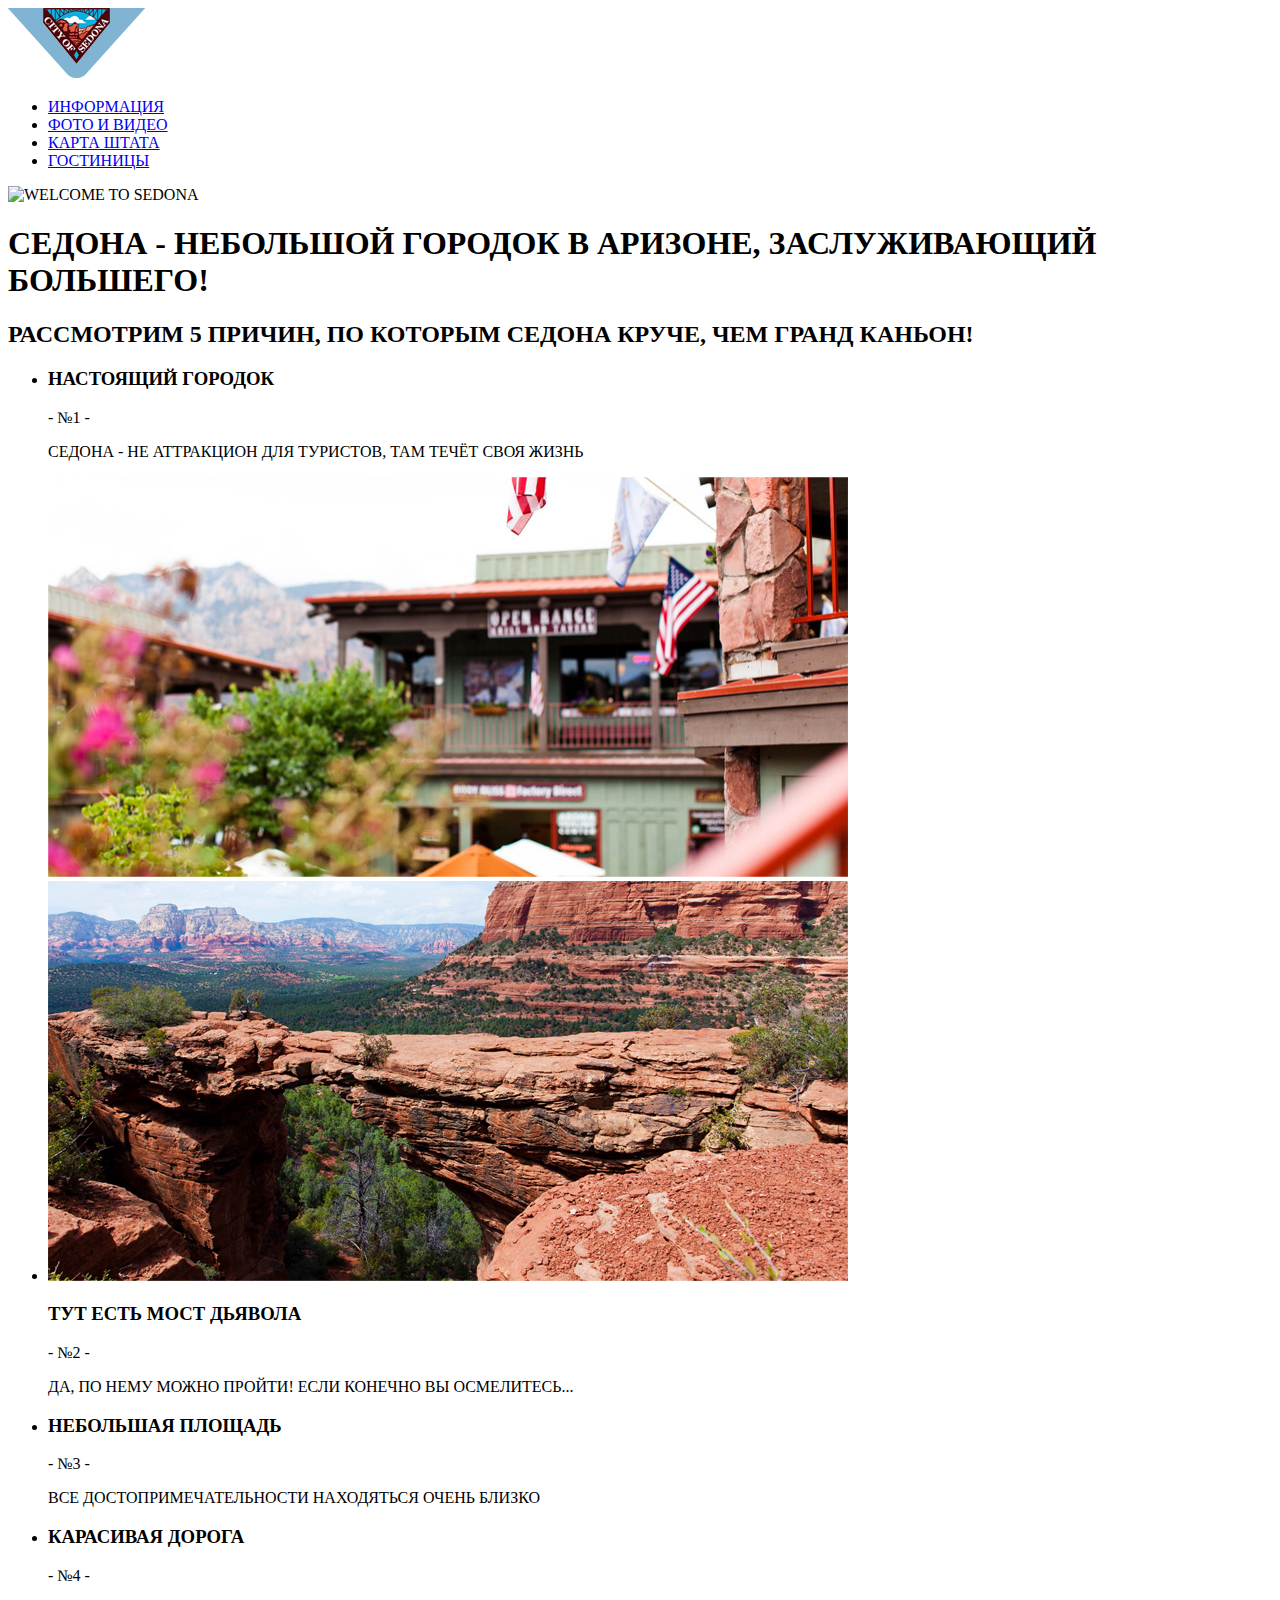
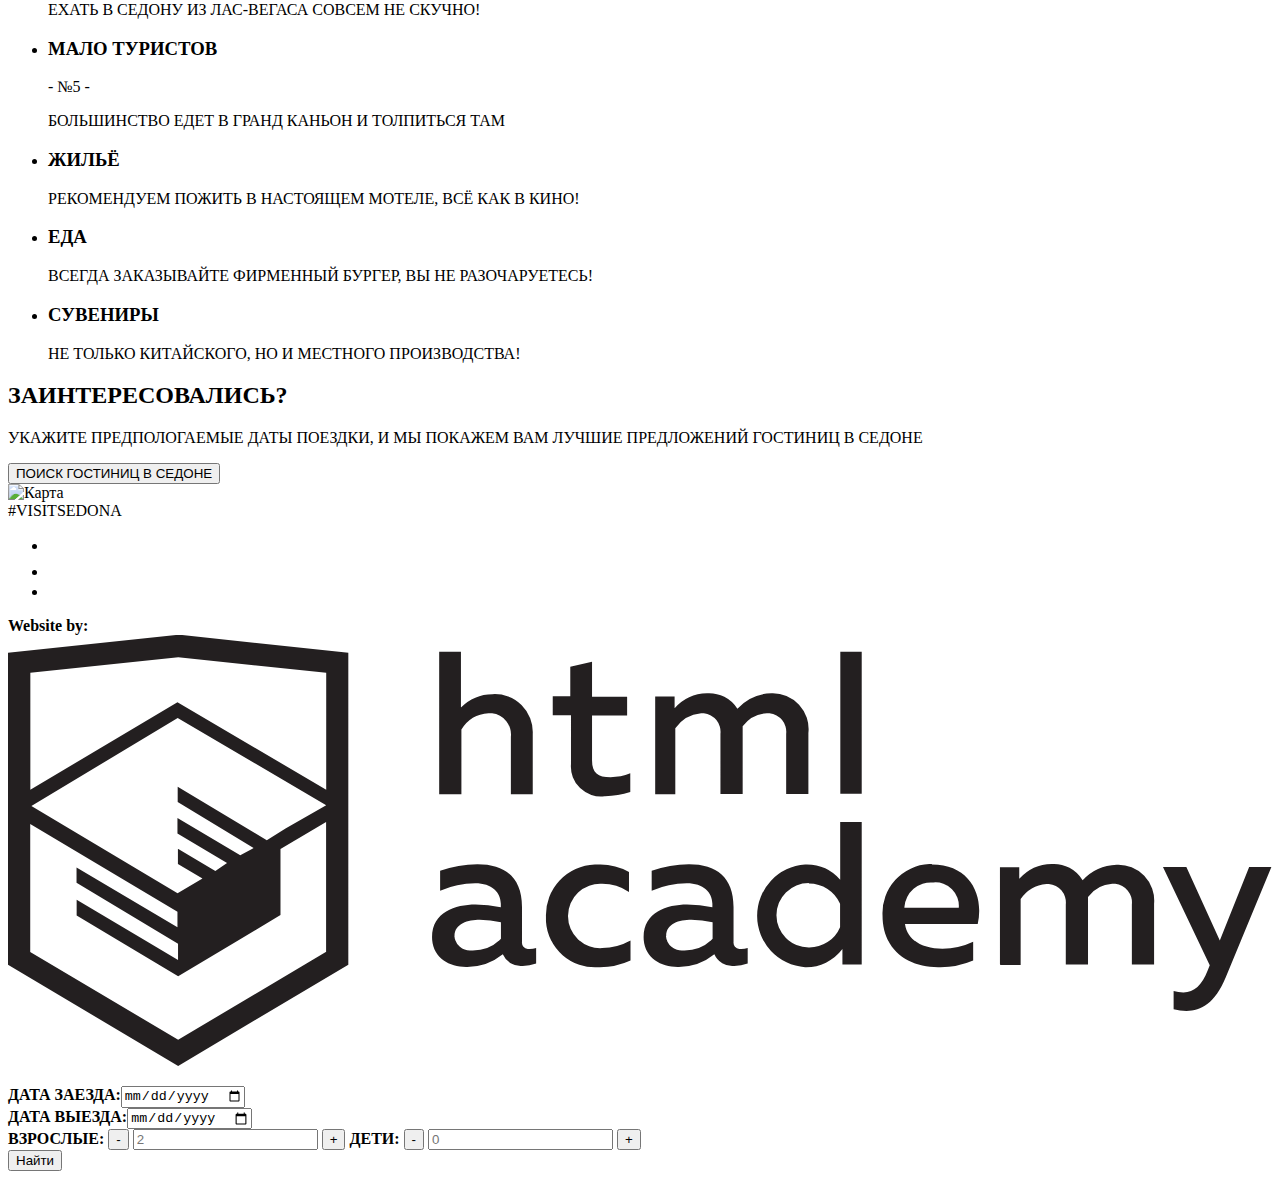
==== index.html @ f8290ab9 "вроде бы закончил разметку Седоны" ====
<!DOCTYPE html>
<html lang="ru">
  <head>
    <meta charset="utf-8">
    <title>HTML Academy: Седона</title>
  </head>
  <body>
    <header class="main-header">
        <nav class="main-navigation">
          <a class="main-hedder-logo" href="index.html">
            <img src="img/Логотип.png" alt="Логотип SEDONA" width="138" height="70">
          </a>
          <ul class="site-navigation">
            <li><a href="information.html">ИНФОРМАЦИЯ</a></li>
            <li><a href="photos&videos.html">ФОТО И ВИДЕО</a></li>
            <li><a href="map.html">КАРТА ШТАТА</a></li>
            <li><a href="hotels.html">ГОСТИНИЦЫ</a></li>
          </ul>
        </nav>
      </header>
      <main class="container">
        <section class="page-title">
          <img href="img/Welcome1.png" alt="WELCOME TO SEDONA" width="458" height="352">
          <h1 class="billboard">СЕДОНА - НЕБОЛЬШОЙ ГОРОДОК В АРИЗОНЕ, ЗАСЛУЖИВАЮЩИЙ БОЛЬШЕГО!</h1>
        </section>
        <section class="reasons">
          <h2>РАССМОТРИМ 5 ПРИЧИН, ПО КОТОРЫМ СЕДОНА КРУЧЕ, ЧЕМ ГРАНД КАНЬОН!</h2>
          <ul>
            <li class="reason1">
                <h3 class="reason-title1">НАСТОЯЩИЙ ГОРОДОК</h3>
                <span class="reason-text1">- №1 -</span>
                <br>
                <p class="reason-text1">СЕДОНА - НЕ АТТРАКЦИОН ДЛЯ ТУРИСТОВ, ТАМ ТЕЧЁТ СВОЯ ЖИЗНЬ</p>
                <img src="img/Layer10.jpg" class="Sight" alt="Красивый домик" width="800" height="400">
            </li>
            <li class="reason2">
                <img src="img/Layer5.jpg" class="Sight" alt="Мост дьявола" width="800" height="400">
                <h3 class="reason-title1">ТУТ ЕСТЬ МОСТ ДЬЯВОЛА</h3>
                <span class="reason-text1">- №2 -</span>
                <br>
                <p class="reason-text1">ДА, ПО НЕМУ МОЖНО ПРОЙТИ! ЕСЛИ КОНЕЧНО ВЫ ОСМЕЛИТЕСЬ...</p>
            </li>
            <li class="reason3">
                <h3 class="reason-title2">НЕБОЛЬШАЯ ПЛОЩАДЬ</h3>
                <span class="reason-text2">- №3 -</span>
                <br>
                <p class="reason-text2">ВСЕ ДОСТОПРИМЕЧАТЕЛЬНОСТИ НАХОДЯТЬСЯ ОЧЕНЬ БЛИЗКО</p>
            </li>
            <li class="reason4">
                <h3 class="reason-title2">КАРАСИВАЯ ДОРОГА</h3>
                <span class="reason-text2">- №4 -</span>
                <br>
                <p class="reason-text2">ЕХАТЬ В СЕДОНУ ИЗ ЛАС-ВЕГАСА СОВСЕМ НЕ СКУЧНО!</p>
            </li>
            <li class="reason5">
                <h3 class="reason-title2">МАЛО ТУРИСТОВ</h3>
                <span class="reason-text2">- №5 -</span>
                <br>
                <p class="reason-text2">БОЛЬШИНСТВО ЕДЕТ В ГРАНД КАНЬОН И ТОЛПИТЬСЯ ТАМ</p>
            </li>
          </ul>
        </section>
        <section class="chips">
            <ul>
             <li>
                <h3 class="reason-title2">ЖИЛЬЁ</h3>
                <p class="reason-text2">РЕКОМЕНДУЕМ ПОЖИТЬ В НАСТОЯЩЕМ МОТЕЛЕ, ВСЁ КАК В КИНО!</p> 
             </li>
             <li>
                <h3 class="reason-title2">ЕДА</h3>
                <p class="reason-text2">ВСЕГДА ЗАКАЗЫВАЙТЕ ФИРМЕННЫЙ БУРГЕР, ВЫ НЕ РАЗОЧАРУЕТЕСЬ!</p> 
             </li>
             <li>
                <h3 class="reason-title2">СУВЕНИРЫ</h3>
                <p class="reason-text2">НЕ ТОЛЬКО КИТАЙСКОГО, НО И МЕСТНОГО ПРОИЗВОДСТВА!</p> 
             </li>
            </ul>
        </section>
        <section class="gotcha">
          <h2>ЗАИНТЕРЕСОВАЛИСЬ?</h2>
          <P>УКАЖИТЕ ПРЕДПОЛОГАЕМЫЕ ДАТЫ ПОЕЗДКИ, И МЫ ПОКАЖЕМ ВАМ ЛУЧШИЕ ПРЕДЛОЖЕНИЙ ГОСТИНИЦ В СЕДОНЕ</P>
          <button>ПОИСК ГОСТИНИЦ В СЕДОНЕ</button>
        </section>
        <section class="map">
            <img herf="img/map.jpg" width="1200" height="593" alt="Карта">
        </section>
      </main>
        <footer class="main-footer">
          <span class="footer-tag">#VISITSEDONA</span>
          <div class="footer-social">
             <ul>
              <li><a class="social-button" href="#"><svg xmlns="http://www.w3.org/2000/svg" xmlns:xlink="http://www.w3.org/1999/xlink" width="17" height="15" viewBox="0 0 17 15"><path fill="#FFF" d="M10.95.144c1.685-.496 2.984.27 3.577 1.179.673-.231 1.331-.481 2.011-.708a2.345 2.345 0 0 1-.857 1.768c.685.17 1.304-.491 1.304-.491-.169 1-1.006 1.788-1.563 2.024-.231 6.75-3.175 11.217-10.077 11.082h-.446c-.41 0-4.164-.46-4.898-1.887 2.271.196 3.893-.422 4.693-1.177-.96-.3-2.679-.477-2.979-2.95.349.106.564.228 1.19.119C1.705 8.247.374 7.53.448 5.33c.285.328 1.067.536 1.34.472C1.085 5.561-.182 2.442.894.85c1.818 1.854 3.735 3.606 7.152 3.773C8.254 2.33 9.183.793 10.95.144z"/></svg></a></li>
              <li><a class="social-button" href="#"><svg xmlns="http://www.w3.org/2000/svg" width="12" height="22" viewBox="0 0 12 22"><path fill="#FFF" d="M12 4V0H8a4 4 0 0 0-4 4v4H0v4h4v10h4V12h4V8H8V4h4z"/></svg></a></li>
              <li><a class="social-button" href="#"><svg xmlns="http://www.w3.org/2000/svg" xmlns:xlink="http://www.w3.org/1999/xlink" width="20" height="16" viewBox="0 0 20 16"><path fill="#FFF" d="M17 0H3C1.35 0 0 1.35 0 3v10c0 1.65 1.35 3 3 3h14c1.65 0 3-1.35 3-3V3c0-1.65-1.35-3-3-3zM6.027 11.998V4.002L15.014 8l-8.987 3.998z"/></svg></a></li>
             </ul>
          </div>
          <p class="footer-copyright">
             <b>Website by:</b> <a class="button" href="https://htmlacademy.ru"><svg id="Layer_1" data-name="Layer 1" xmlns="http://www.w3.org/2000/svg" viewBox="0 0 108.08 36.85"><title>logo-htmlacademy-small1</title><path d="M44.61,26.88a2,2,0,0,0,.55-0.1v1.33a3.25,3.25,0,0,1-1.18.21,1.67,1.67,0,0,1-1.67-1,4.84,4.84,0,0,1-3.14,1.08c-1.51,0-2.91-.83-2.91-2.55,0-2.13,2-2.79,3.71-2.79a11.08,11.08,0,0,1,2.17.25v-0.3c0-1-.76-1.77-2.19-1.77a7.42,7.42,0,0,0-3,.64v-1.7a10.21,10.21,0,0,1,3.19-.55c2.36,0,3.81,1.12,3.81,3.65v3a0.54,0.54,0,0,0,.49.59h0.17Zm-6.44-1.13A1.35,1.35,0,0,0,39.63,27h0.11a3.39,3.39,0,0,0,2.41-1V24.58a9.72,9.72,0,0,0-1.81-.21c-1,0-2.16.33-2.16,1.38h0Zm12.36-6.11a5,5,0,0,1,2.57.64V22a4.08,4.08,0,0,0-2.3-.7,2.75,2.75,0,1,0,0,5.49,5,5,0,0,0,2.43-.64v1.71a6.27,6.27,0,0,1-2.76.57A4.21,4.21,0,0,1,46,24.51q0-.21,0-0.41a4.32,4.32,0,0,1,4.18-4.46h0.38Zm12.17,7.24a2,2,0,0,0,.55-0.1v1.33a3.25,3.25,0,0,1-1.18.21,1.67,1.67,0,0,1-1.67-1,4.84,4.84,0,0,1-3.14,1.08c-1.51,0-2.91-.83-2.91-2.55,0-2.13,2-2.79,3.71-2.79a11.08,11.08,0,0,1,2.17.25v-0.3c0-1-.76-1.77-2.19-1.77a7.42,7.42,0,0,0-3,.64v-1.7a10.21,10.21,0,0,1,3.19-.55c2.36,0,3.81,1.12,3.81,3.65v3a0.54,0.54,0,0,0,.49.59h0.17Zm-6.44-1.13A1.35,1.35,0,0,0,57.73,27h0.11a3.39,3.39,0,0,0,2.41-1V24.58a9.72,9.72,0,0,0-1.81-.21c-1.06,0-2.16.33-2.16,1.38h0ZM73,16V28.2H71.35V26.88a3.88,3.88,0,0,1-3.19,1.54,4.4,4.4,0,0,1,0-8.78,3.81,3.81,0,0,1,3,1.3V16H73Zm-4.53,5.22a2.76,2.76,0,1,0,0,5.52A2.86,2.86,0,0,0,71.15,25V23A2.91,2.91,0,0,0,68.49,21.27ZM79,19.64c3.31,0,4.46,2.68,3.92,5.09H76.7c0.21,1.5,1.67,2.11,3.19,2.11a6.11,6.11,0,0,0,2.64-.59v1.6a7.14,7.14,0,0,1-3,.57C77,28.42,74.78,27,74.78,24a4.18,4.18,0,0,1,4-4.39H79Zm0.09,1.54a2.28,2.28,0,0,0-2.44,2.1v0.06H81.3A2,2,0,0,0,79.13,21.18Zm5.73,7V19.87h1.65v1a3.81,3.81,0,0,1,2.78-1.27A2.86,2.86,0,0,1,91.89,21a4.12,4.12,0,0,1,2.91-1.33A3.06,3.06,0,0,1,98,23V28.2h-1.9V23.05a1.59,1.59,0,0,0-1.42-1.75H94.42a2.8,2.8,0,0,0-2.07,1.12V28.2h-1.9V23.05A1.59,1.59,0,0,0,89,21.31H88.8a3,3,0,0,0-2.21,1.29v5.63H84.86Zm21.31-8.33h1.9l-3.91,9.46c-0.9,2.17-2.09,2.86-3.35,2.86a4.76,4.76,0,0,1-1.1-.14V30.46a2.86,2.86,0,0,0,.85.12c0.9,0,1.58-.64,2.07-1.9l0.17-.42-4-8.4h2l2.86,6.29ZM38.73,1.46V6.22a3.81,3.81,0,0,1,2.7-1.14,3.25,3.25,0,0,1,3.44,3.4v5.15H43V8.72a1.81,1.81,0,0,0-1.61-2h-0.3a2.93,2.93,0,0,0-2.32,1.39v5.52h-1.9V1.46h1.9ZM49.94,2.31v3h3V6.91h-3v3.81c0,1.1.5,1.46,1.58,1.46a4.49,4.49,0,0,0,1.69-.33v1.6A6.8,6.8,0,0,1,51,13.8a2.55,2.55,0,0,1-2.86-2.74V6.89H46.58V5.26h1.5V2.74Zm5.4,11.31V5.28H57v1A3.81,3.81,0,0,1,59.77,5a2.86,2.86,0,0,1,2.6,1.33A4.12,4.12,0,0,1,65.28,5,3.06,3.06,0,0,1,68.44,8.4v5.21h-1.9V8.46a1.59,1.59,0,0,0-1.42-1.75H64.89a2.8,2.8,0,0,0-2.07,1.12v5.78h-1.9V8.46A1.59,1.59,0,0,0,59.5,6.71H59.27A3,3,0,0,0,57.06,8v5.63H55.34ZM71.17,1.45H73V13.6H71.17V1.45ZM14.71,0H14.55L0,1.54V28.21l14.55,8.66,14.55-8.66V1.54Zm12.5,27.1L14.55,34.64,1.9,27.12V16.18l12.59,7.5V25L5.86,19.9v1.31l8.68,5.21v1.39L5.87,22.65V24l8.68,5.21,8.75-5.24V18.31L27.2,16V27.12Zm0-12.53-3.48,2-1.6,1L14.51,13v1.31L21,18.23H21l-0.14.09-1,.54-5.37-3.2V17l4.24,2.52-1,.67-3.2-1.9v1.31l2.1,1.24L14.5,22.1,2,14.65,14.51,7.11Zm0-1.32L14.49,5.76,1.91,13.25v-10L14.56,1.92,27.21,3.25v10h0Z" transform="translate(0 -0.02)" fill="#231f20"/></svg>
             </a>
          </p>
        </footer>
      <section class="modal modal-search">
          <form class="search-form" action="https://echo.htmlacademy.ru" method="post">
          <label><b>ДАТА ЗАЕЗДА:</b><input type="date" name="date-in"></label>
          <br>
          <label><b>ДАТА ВЫЕЗДА:</b><input type="date" name="date-out"></label>
          <br>
          <label for="person-nomber"><b>ВЗРОСЛЫЕ:</b></label>
          <button class="button-minus" type="button">-</button>
          <input type="text" placeholder="2" name="person-nomber" id="person-nomber">
          <button class="button-plus" type="button">+</button>
          <label for="child-nomber"><b>ДЕТИ:</b></label>
          <button class="button-minus" type="button">-</button>
          <input type="text" placeholder="0" name="child-nomber" id="child-nomber">
          <button class="button-plus" type="button">+</button>
          <br>
          <button class="button" type="submit">Найти</button>
          </form>
      </section>
  </body>
</html>
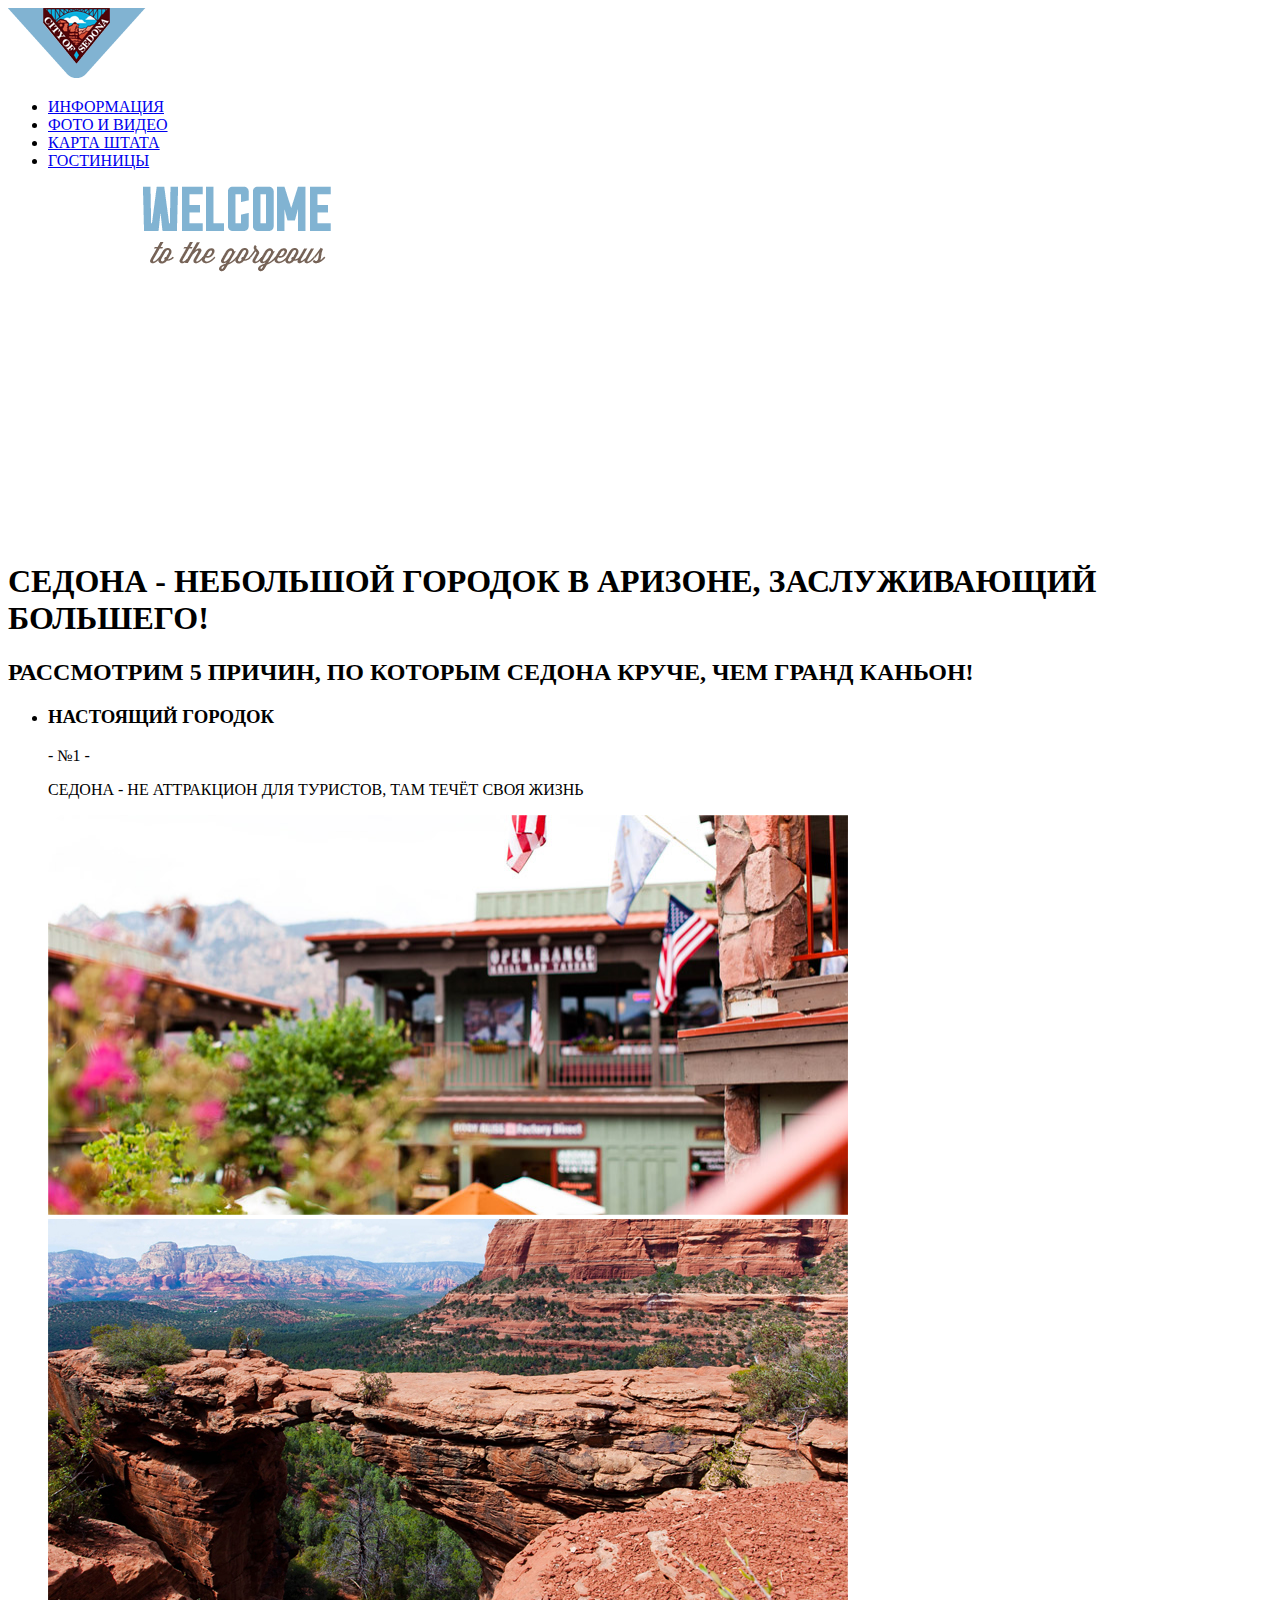
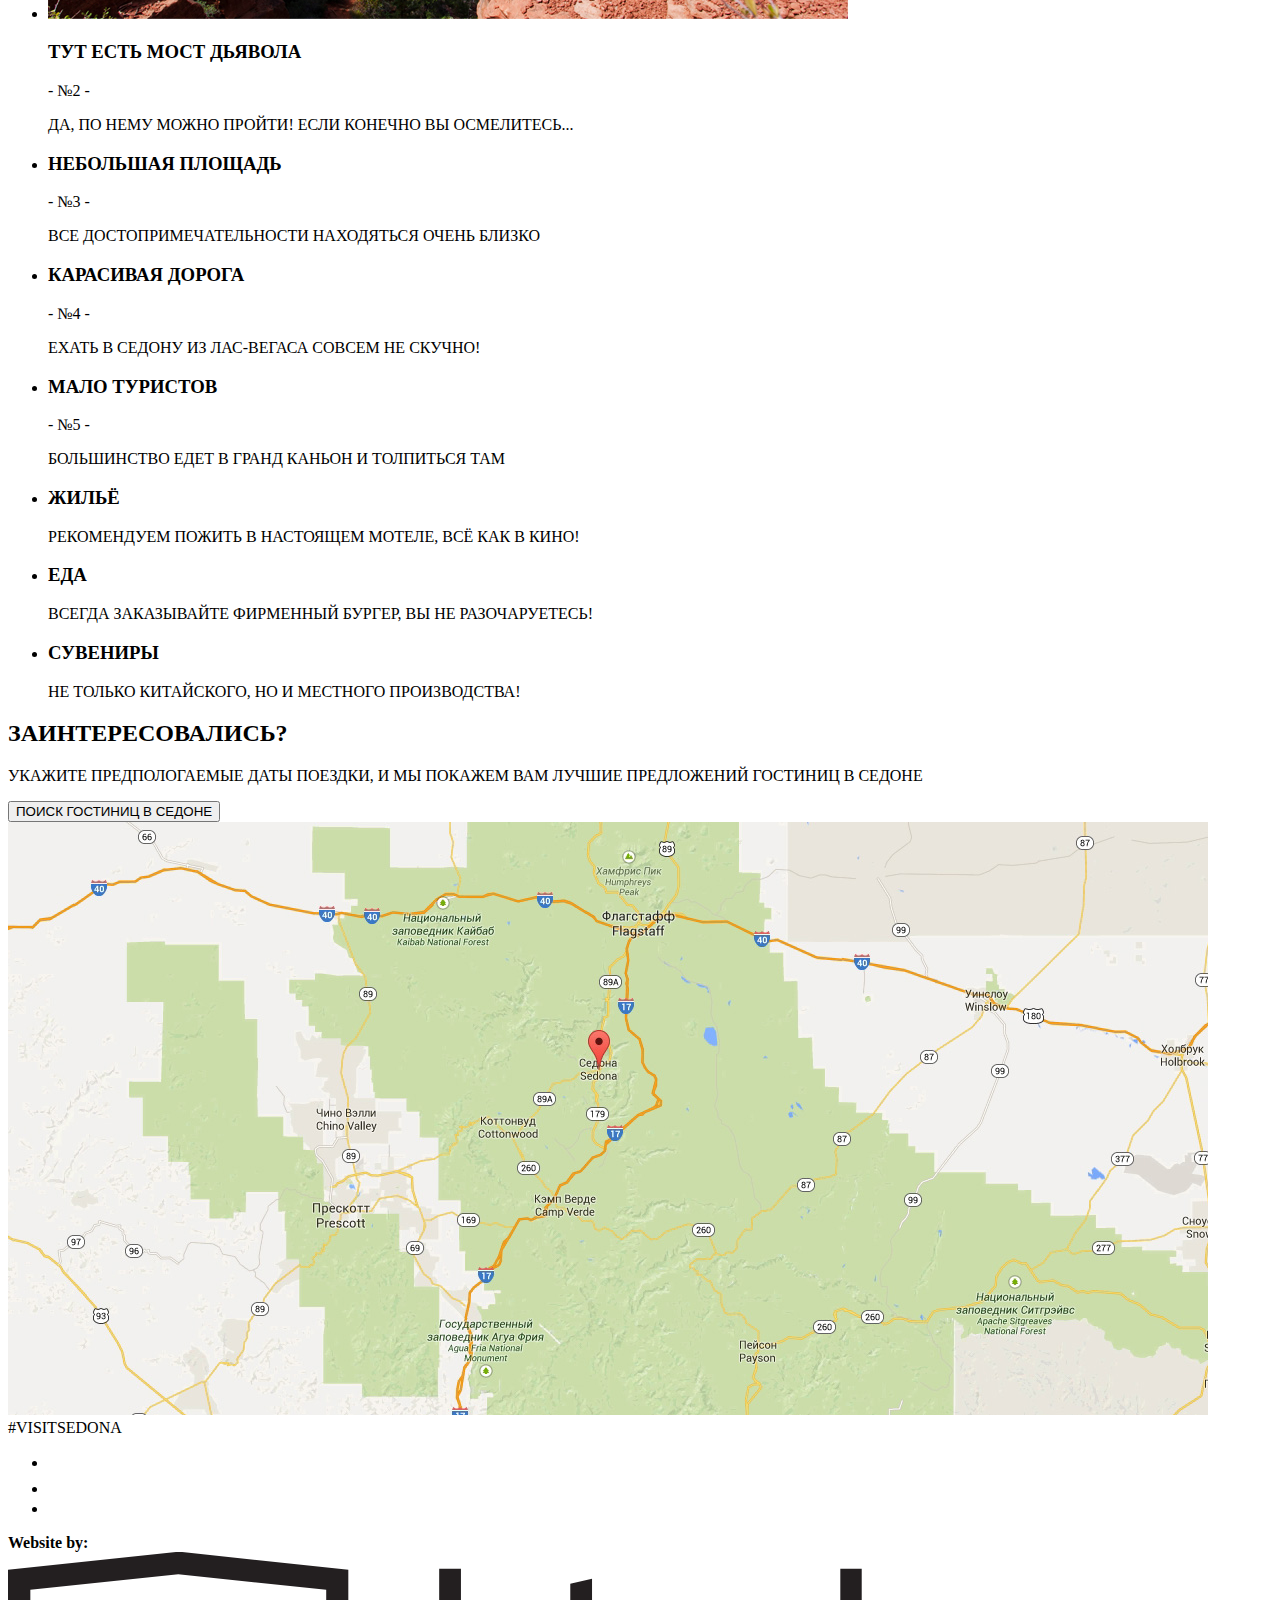
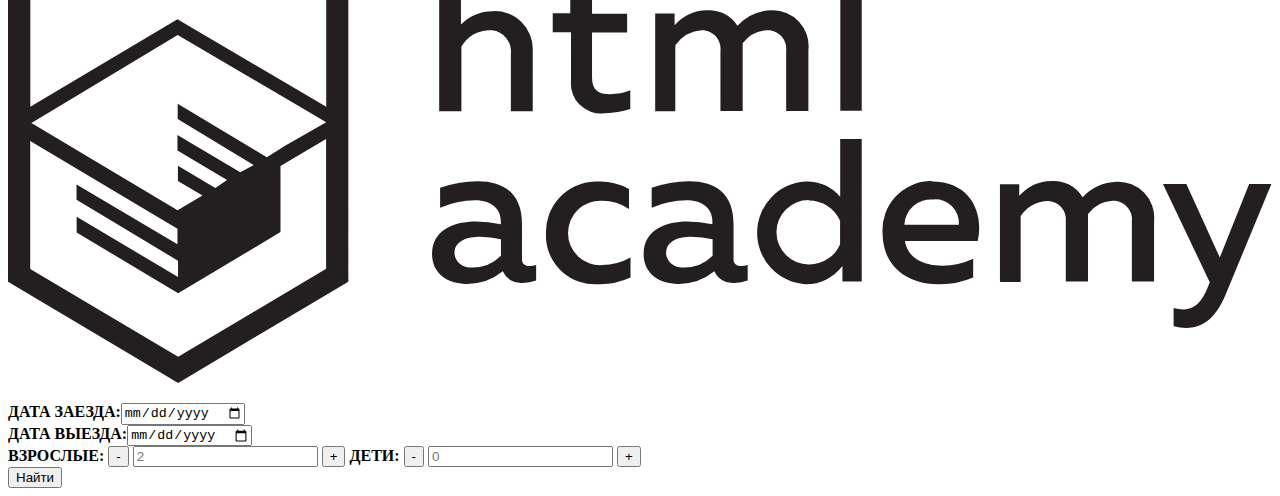
==== commit 390a80ab: "исправление ошибок 2" ====
--- a/index.html
+++ b/index.html
@@ -20,7 +20,7 @@
       </header>
       <main class="container">
         <section class="page-title">
-          <img href="img/Welcome1.png" alt="WELCOME TO SEDONA" width="458" height="352">
+          <img  src="img/Welcome1.png" alt="WELCOME TO SEDONA" width="458" height="352">
           <h1 class="billboard">СЕДОНА - НЕБОЛЬШОЙ ГОРОДОК В АРИЗОНЕ, ЗАСЛУЖИВАЮЩИЙ БОЛЬШЕГО!</h1>
         </section>
         <section class="reasons">
@@ -79,10 +79,10 @@
         <section class="gotcha">
           <h2>ЗАИНТЕРЕСОВАЛИСЬ?</h2>
           <P>УКАЖИТЕ ПРЕДПОЛОГАЕМЫЕ ДАТЫ ПОЕЗДКИ, И МЫ ПОКАЖЕМ ВАМ ЛУЧШИЕ ПРЕДЛОЖЕНИЙ ГОСТИНИЦ В СЕДОНЕ</P>
-          <button>ПОИСК ГОСТИНИЦ В СЕДОНЕ</button>
+          <button type="button" name="open-search">ПОИСК ГОСТИНИЦ В СЕДОНЕ</button>
         </section>
         <section class="map">
-            <img herf="img/map.jpg" width="1200" height="593" alt="Карта">
+            <img src="img/map.jpg" width="1200" height="593" alt="Карта">
         </section>
       </main>
         <footer class="main-footer">
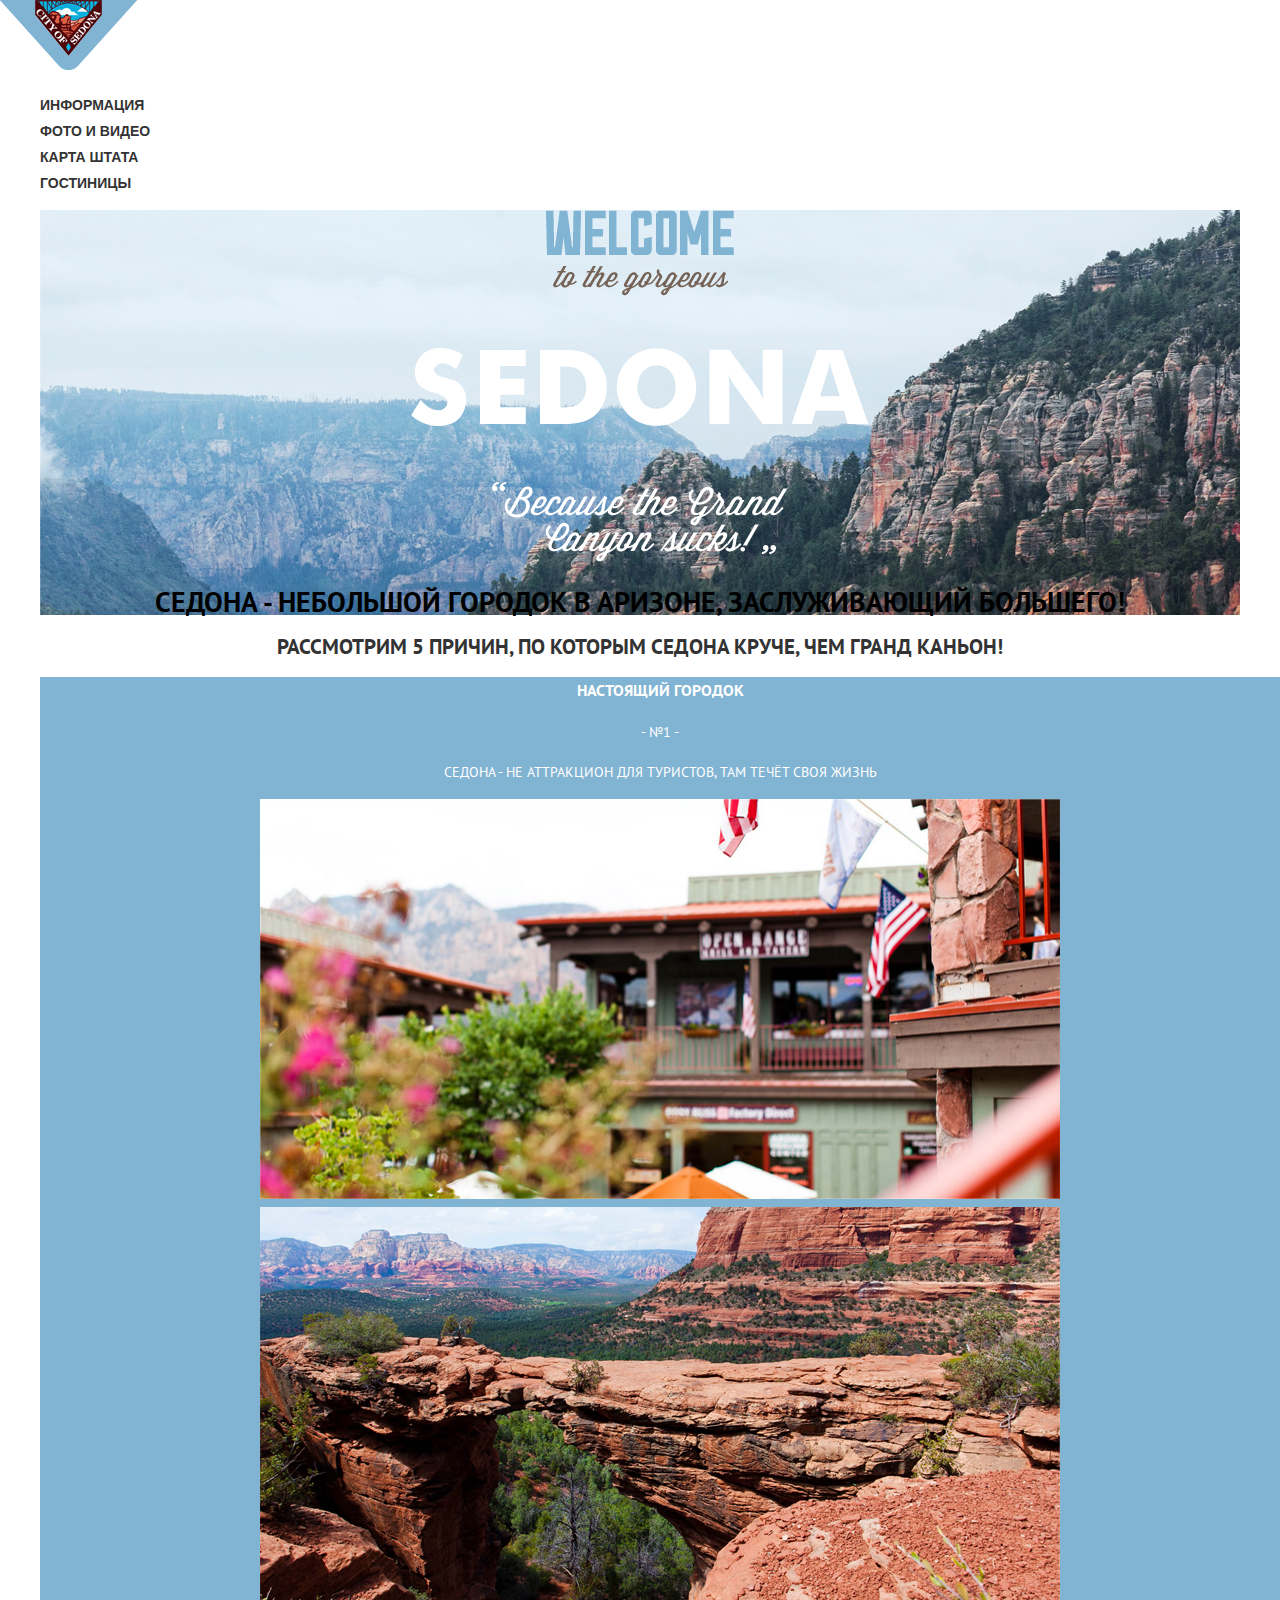
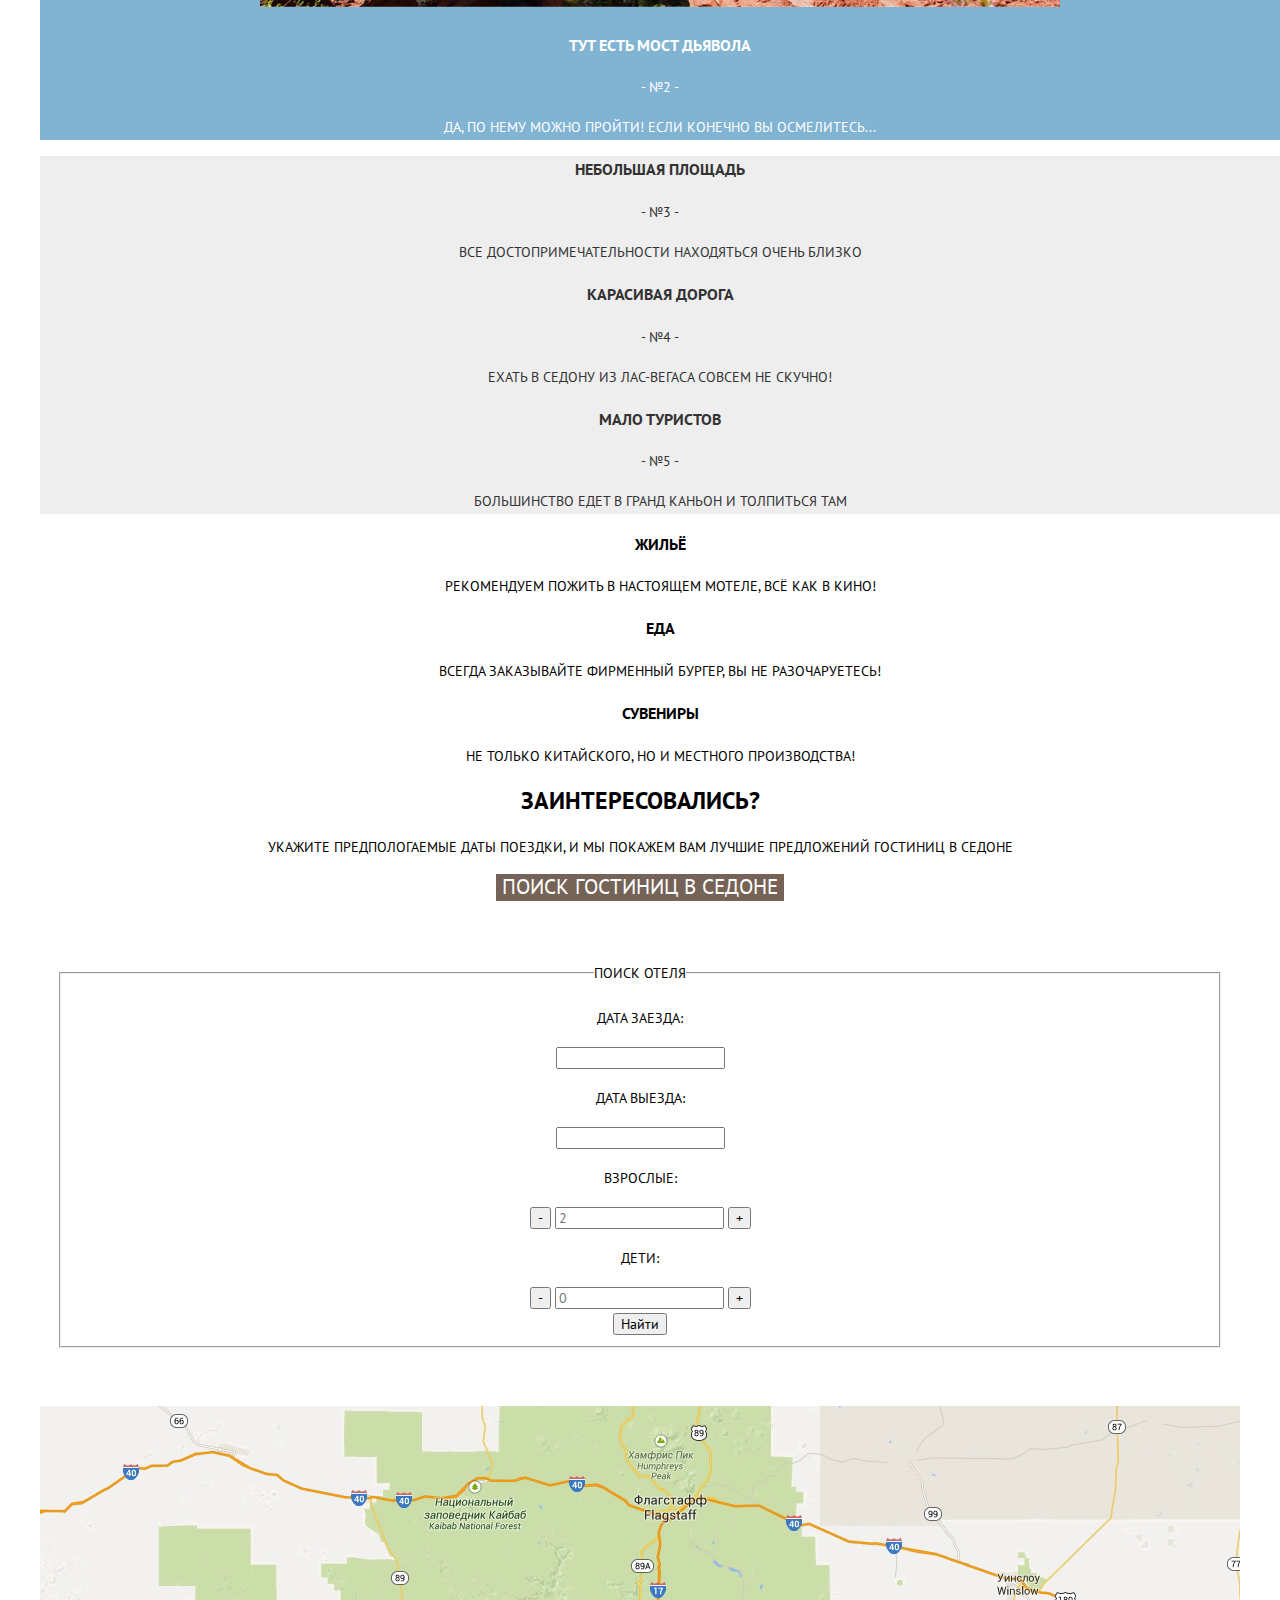
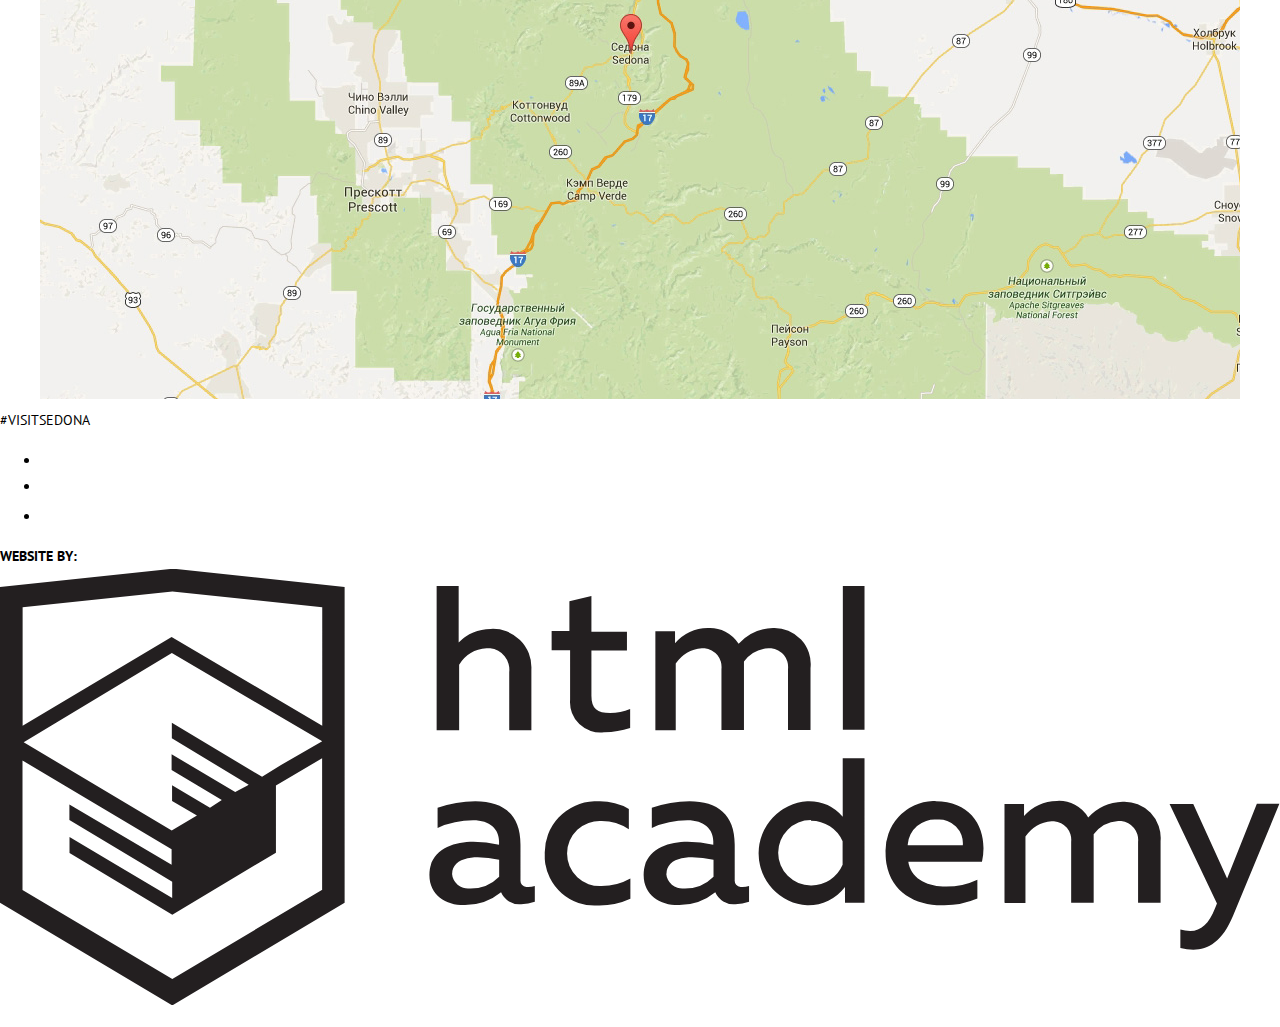
==== commit bf2cb065: "yo" ====
--- a/index.html
+++ b/index.html
@@ -3,6 +3,9 @@
   <head>
     <meta charset="utf-8">
     <title>HTML Academy: Седона</title>
+    <link rel="stylesheet" href="css/style.css" >
+    <link rel="stylesheet" href="css/normalize.css">
+    <link href="https://fonts.googleapis.com/css?family=PT+Sans:400,700&amp;subset=cyrillic" rel="stylesheet">
   </head>
   <body>
     <header class="main-header">
@@ -18,80 +21,115 @@
           </ul>
         </nav>
       </header>
+      
       <main class="container">
+          
         <section class="page-title">
-          <img  src="img/Welcome1.png" alt="WELCOME TO SEDONA" width="458" height="352">
+          <div class="page-title"> 
+          <img  class="page-title" src="img/Welcome1.png" alt="WELCOME TO SEDONA" width="458" height="352">
+          </div>
           <h1 class="billboard">СЕДОНА - НЕБОЛЬШОЙ ГОРОДОК В АРИЗОНЕ, ЗАСЛУЖИВАЮЩИЙ БОЛЬШЕГО!</h1>
         </section>
+          
         <section class="reasons">
           <h2>РАССМОТРИМ 5 ПРИЧИН, ПО КОТОРЫМ СЕДОНА КРУЧЕ, ЧЕМ ГРАНД КАНЬОН!</h2>
           <ul>
-            <li class="reason1">
+            <li class="reason reason1">
                 <h3 class="reason-title1">НАСТОЯЩИЙ ГОРОДОК</h3>
                 <span class="reason-text1">- №1 -</span>
                 <br>
                 <p class="reason-text1">СЕДОНА - НЕ АТТРАКЦИОН ДЛЯ ТУРИСТОВ, ТАМ ТЕЧЁТ СВОЯ ЖИЗНЬ</p>
                 <img src="img/Layer10.jpg" class="Sight" alt="Красивый домик" width="800" height="400">
             </li>
-            <li class="reason2">
+            <li class="reason reason2">
                 <img src="img/Layer5.jpg" class="Sight" alt="Мост дьявола" width="800" height="400">
                 <h3 class="reason-title1">ТУТ ЕСТЬ МОСТ ДЬЯВОЛА</h3>
                 <span class="reason-text1">- №2 -</span>
                 <br>
                 <p class="reason-text1">ДА, ПО НЕМУ МОЖНО ПРОЙТИ! ЕСЛИ КОНЕЧНО ВЫ ОСМЕЛИТЕСЬ...</p>
             </li>
-            <li class="reason3">
+            <div class="reason345">
+            <li class="reason reason3">
                 <h3 class="reason-title2">НЕБОЛЬШАЯ ПЛОЩАДЬ</h3>
                 <span class="reason-text2">- №3 -</span>
                 <br>
                 <p class="reason-text2">ВСЕ ДОСТОПРИМЕЧАТЕЛЬНОСТИ НАХОДЯТЬСЯ ОЧЕНЬ БЛИЗКО</p>
             </li>
-            <li class="reason4">
+            <li class="reason reason4">
                 <h3 class="reason-title2">КАРАСИВАЯ ДОРОГА</h3>
                 <span class="reason-text2">- №4 -</span>
                 <br>
                 <p class="reason-text2">ЕХАТЬ В СЕДОНУ ИЗ ЛАС-ВЕГАСА СОВСЕМ НЕ СКУЧНО!</p>
             </li>
-            <li class="reason5">
+            <li class="reason reason5">
                 <h3 class="reason-title2">МАЛО ТУРИСТОВ</h3>
                 <span class="reason-text2">- №5 -</span>
                 <br>
                 <p class="reason-text2">БОЛЬШИНСТВО ЕДЕТ В ГРАНД КАНЬОН И ТОЛПИТЬСЯ ТАМ</p>
             </li>
+              </div>
           </ul>
         </section>
+          
         <section class="chips">
             <ul>
              <li>
                 <h3 class="reason-title2">ЖИЛЬЁ</h3>
                 <p class="reason-text2">РЕКОМЕНДУЕМ ПОЖИТЬ В НАСТОЯЩЕМ МОТЕЛЕ, ВСЁ КАК В КИНО!</p> 
              </li>
-             <li>
+             <li  class="food-chip">
                 <h3 class="reason-title2">ЕДА</h3>
                 <p class="reason-text2">ВСЕГДА ЗАКАЗЫВАЙТЕ ФИРМЕННЫЙ БУРГЕР, ВЫ НЕ РАЗОЧАРУЕТЕСЬ!</p> 
              </li>
-             <li>
+             <li  class="present-chip">
                 <h3 class="reason-title2">СУВЕНИРЫ</h3>
                 <p class="reason-text2">НЕ ТОЛЬКО КИТАЙСКОГО, НО И МЕСТНОГО ПРОИЗВОДСТВА!</p> 
              </li>
             </ul>
         </section>
+          
         <section class="gotcha">
           <h2>ЗАИНТЕРЕСОВАЛИСЬ?</h2>
           <P>УКАЖИТЕ ПРЕДПОЛОГАЕМЫЕ ДАТЫ ПОЕЗДКИ, И МЫ ПОКАЖЕМ ВАМ ЛУЧШИЕ ПРЕДЛОЖЕНИЙ ГОСТИНИЦ В СЕДОНЕ</P>
           <button type="button" name="open-search">ПОИСК ГОСТИНИЦ В СЕДОНЕ</button>
         </section>
+            
+          
+        <section class="modal modal-search">
+          
+          <form class="search-form" action="https://echo.htmlacademy.ru" method="post">
+          <fieldset>
+          <legend class="visually-hidden">Поиск отеля</legend>
+          <label for="date-in"><p>ДАТА ЗАЕЗДА:</p></label><input id="date-in" type="text" name="date-in">
+          <br>
+          <label for="date-out"><p>ДАТА ВЫЕЗДА:</p></label><input  id="date-out" type="text" name="date-out">
+          <br>
+          <label for="person-nomber"><p>ВЗРОСЛЫЕ:</p></label>
+          <button class="button-minus" type="button">-</button>
+          <input type="text" placeholder="2" name="person-nomber" id="person-nomber">
+          <button class="button-plus" type="button">+</button>
+          <label for="child-nomber"><p>ДЕТИ:</p></label>
+          <button class="button-minus" type="button">-</button>
+          <input type="text" placeholder="0" name="child-nomber" id="child-nomber">
+          <button class="button-plus" type="button">+</button>
+          <br>
+          <button class="button" type="submit">Найти</button>
+          </fieldset>
+          </form>
+        </section>
         <section class="map">
             <img src="img/map.jpg" width="1200" height="593" alt="Карта">
         </section>
+          
       </main>
-        <footer class="main-footer">
+
+      <footer class="main-footer">
           <span class="footer-tag">#VISITSEDONA</span>
           <div class="footer-social">
              <ul>
-              <li><a class="social-button" href="#"><svg xmlns="http://www.w3.org/2000/svg" xmlns:xlink="http://www.w3.org/1999/xlink" width="17" height="15" viewBox="0 0 17 15"><path fill="#FFF" d="M10.95.144c1.685-.496 2.984.27 3.577 1.179.673-.231 1.331-.481 2.011-.708a2.345 2.345 0 0 1-.857 1.768c.685.17 1.304-.491 1.304-.491-.169 1-1.006 1.788-1.563 2.024-.231 6.75-3.175 11.217-10.077 11.082h-.446c-.41 0-4.164-.46-4.898-1.887 2.271.196 3.893-.422 4.693-1.177-.96-.3-2.679-.477-2.979-2.95.349.106.564.228 1.19.119C1.705 8.247.374 7.53.448 5.33c.285.328 1.067.536 1.34.472C1.085 5.561-.182 2.442.894.85c1.818 1.854 3.735 3.606 7.152 3.773C8.254 2.33 9.183.793 10.95.144z"/></svg></a></li>
-              <li><a class="social-button" href="#"><svg xmlns="http://www.w3.org/2000/svg" width="12" height="22" viewBox="0 0 12 22"><path fill="#FFF" d="M12 4V0H8a4 4 0 0 0-4 4v4H0v4h4v10h4V12h4V8H8V4h4z"/></svg></a></li>
-              <li><a class="social-button" href="#"><svg xmlns="http://www.w3.org/2000/svg" xmlns:xlink="http://www.w3.org/1999/xlink" width="20" height="16" viewBox="0 0 20 16"><path fill="#FFF" d="M17 0H3C1.35 0 0 1.35 0 3v10c0 1.65 1.35 3 3 3h14c1.65 0 3-1.35 3-3V3c0-1.65-1.35-3-3-3zM6.027 11.998V4.002L15.014 8l-8.987 3.998z"/></svg></a></li>
+              <li><a class="social-button" href="#"><img src="img/twitter.svg"></a></li>
+              <li><a class="social-button" href="#"><img src="img/youtube.svg"></a></li>
+              <li><a class="social-button" href="#"><img src="img/fb-icon.svg"></a></li>
              </ul>
           </div>
           <p class="footer-copyright">
@@ -99,23 +137,7 @@
              </a>
           </p>
         </footer>
-      <section class="modal modal-search">
-          <form class="search-form" action="https://echo.htmlacademy.ru" method="post">
-          <label><b>ДАТА ЗАЕЗДА:</b><input type="date" name="date-in"></label>
-          <br>
-          <label><b>ДАТА ВЫЕЗДА:</b><input type="date" name="date-out"></label>
-          <br>
-          <label for="person-nomber"><b>ВЗРОСЛЫЕ:</b></label>
-          <button class="button-minus" type="button">-</button>
-          <input type="text" placeholder="2" name="person-nomber" id="person-nomber">
-          <button class="button-plus" type="button">+</button>
-          <label for="child-nomber"><b>ДЕТИ:</b></label>
-          <button class="button-minus" type="button">-</button>
-          <input type="text" placeholder="0" name="child-nomber" id="child-nomber">
-          <button class="button-plus" type="button">+</button>
-          <br>
-          <button class="button" type="submit">Найти</button>
-          </form>
-      </section>
+      
+      
   </body>
 </html>
--- a/css/style.css
+++ b/css/style.css
@@ -0,0 +1,116 @@
+body {
+    margin: 0;
+    padding: 0;
+    
+    font-family: "PT Sans", Arial, sans-serif;
+    font-size: 14px;
+    line-height: 26px;
+    font-weight:: 700;
+    color: #000000;
+    text-transform: uppercase;
+    background-color: #ffffff;
+
+}
+
+a {
+    font-family: "PT Sans Narrow", Arial, sans-serif;
+    font-size: 14px;
+    line-height: 26px;
+    font-weight:: 700;
+    color: #333333;
+    text-transform: uppercase;
+    text-decoration: none;
+    font-weight: bold;
+}
+
+main {
+     text-align: center;
+}
+
+.main-navigation {
+    color: #000000;
+    
+    background-color: #ffffff;
+}
+
+.page-title {
+        background: url(../img/background.jpg) no-repeat  top center;
+}
+
+div.page-title::after {
+    background: no-repeat url(../img/Shape.png) ;
+    background-size: 103%;
+    background-position: top center;
+    
+    margin: 0;
+}
+
+.site-navigation {
+    list-style: none;
+}
+
+/*.site-navigation a:hover,
+.site-navigation a:focus {
+   
+}*/
+
+.reasons ul{
+    list-style: none;
+}
+
+.reasons h2 {
+    color: #333333;
+
+}
+
+.reason1,
+.reason2 {
+    color: #fff;
+    background-color: rgb(129, 179, 210)
+}
+
+.reason345 {
+    color: #333333;
+    background-color: rgb(238, 238, 238);
+}
+
+.chips ul li{
+    list-style: none; 
+}
+
+.living-chip {
+    background: url(../img/icon-1.svg) no-repeat;
+} 
+
+.gotcha h2 {
+    font-size: 24px;
+}
+
+.gotcha button {
+    font-size: 21px;
+    color: #ffffff;
+    text-align: center;
+    background-color: rgb(118, 99, 87);
+    border: none;
+}
+
+
+
+
+div.reason1 {
+
+    
+}
+
+img.sight {
+
+}
+
+
+
+
+
+section.modal-search {
+    background-color: #fff;
+    padding: 58px 57px;
+}
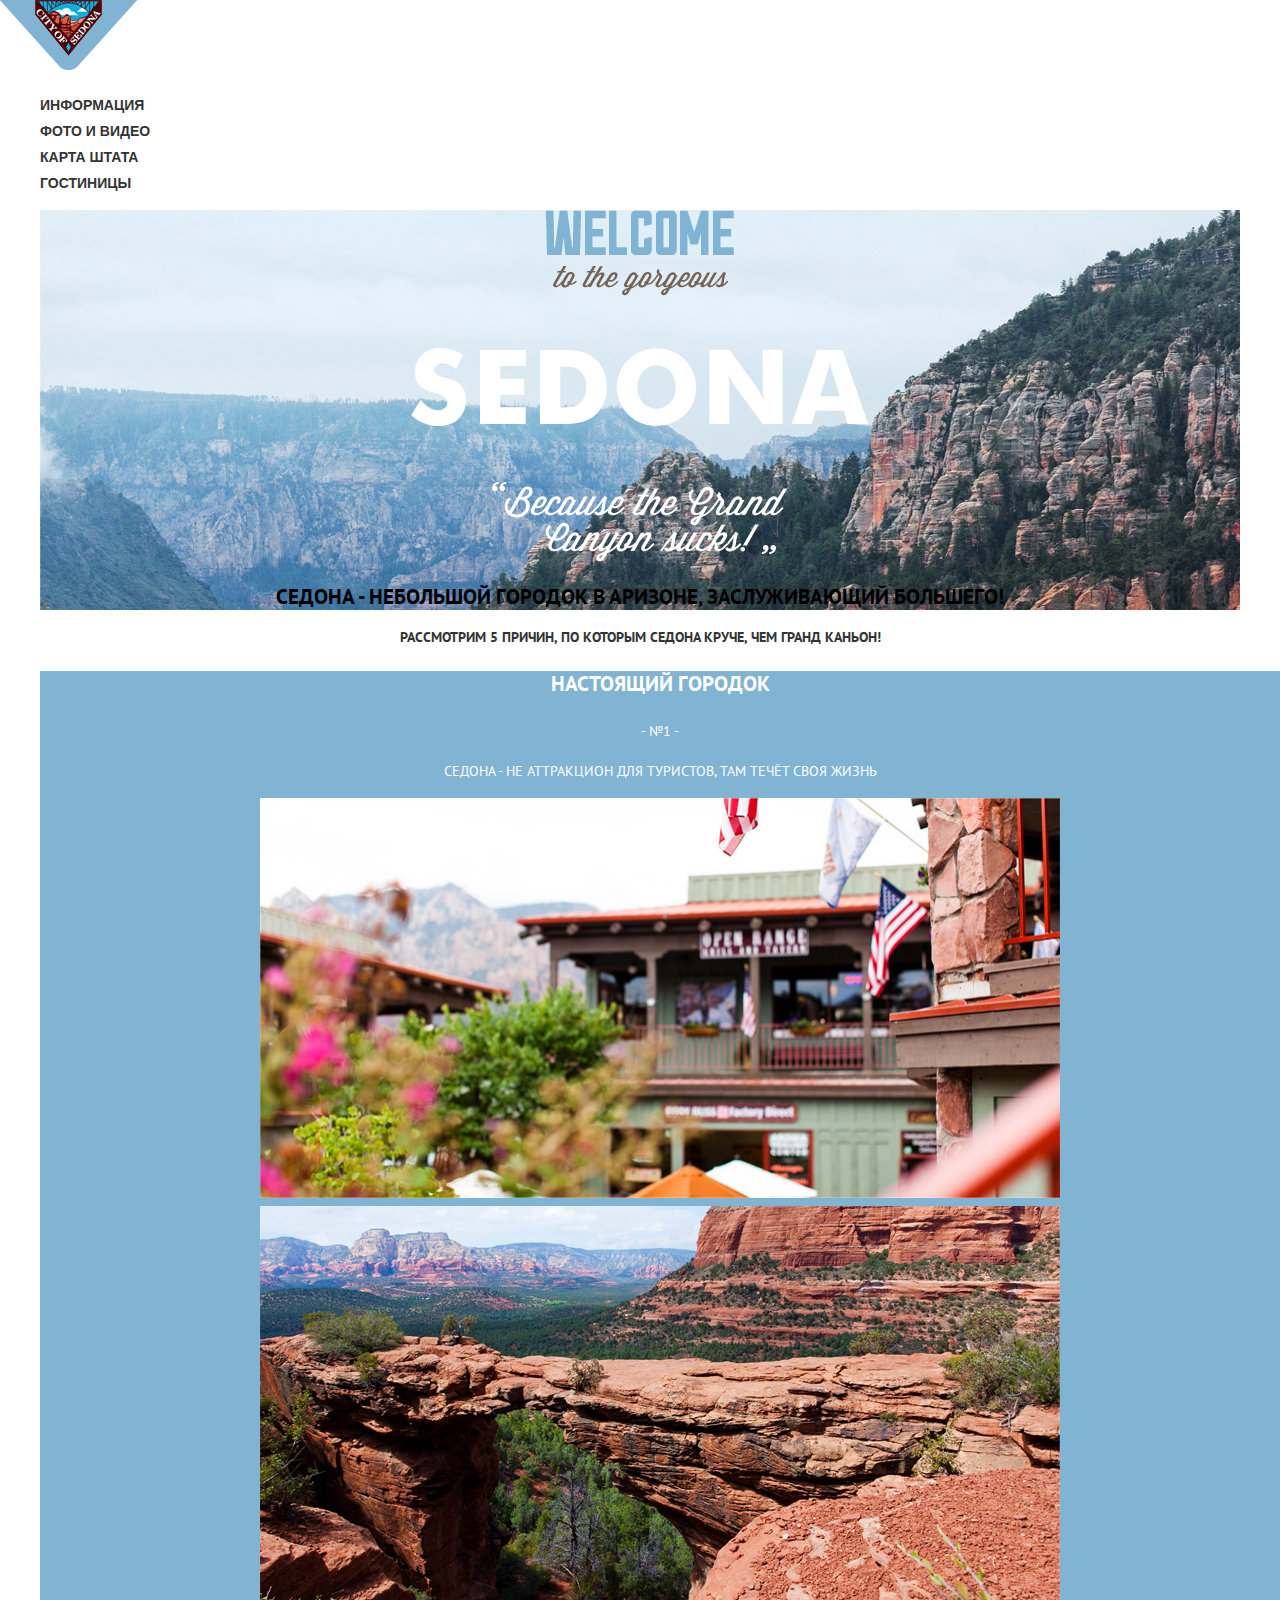
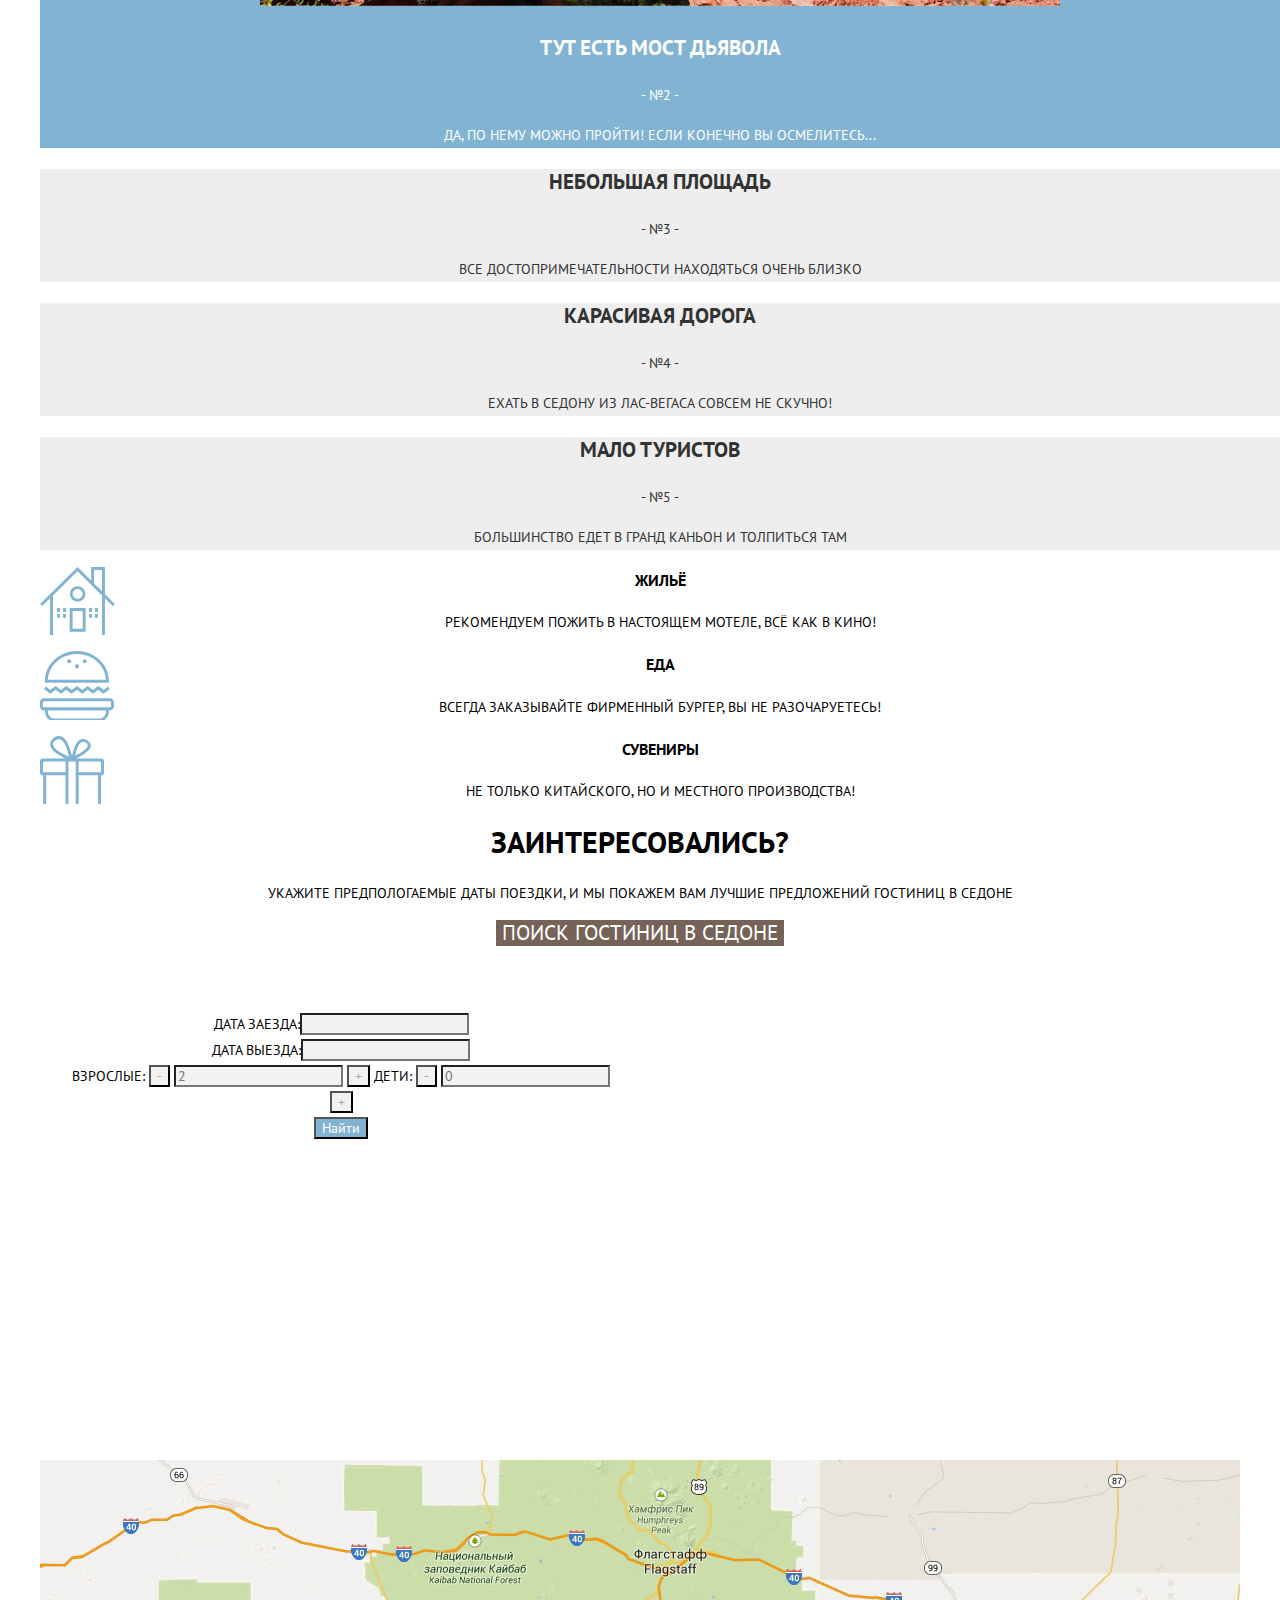
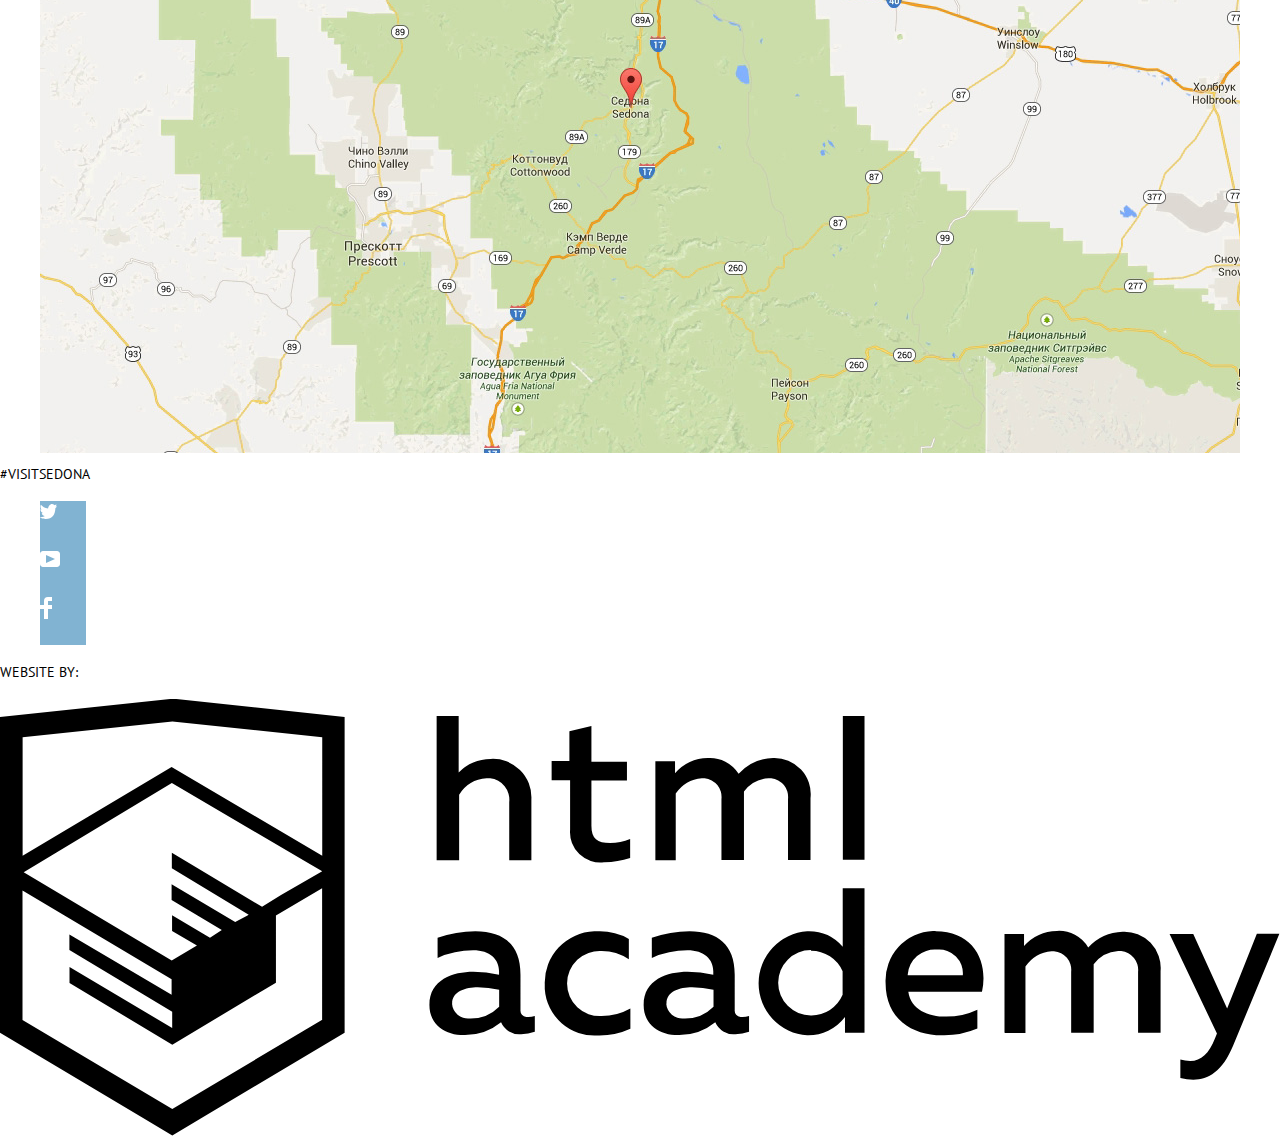
==== commit 87f5c0e2: "Базовая стилизация" ====
--- a/index.html
+++ b/index.html
@@ -8,6 +8,7 @@
     <link href="https://fonts.googleapis.com/css?family=PT+Sans:400,700&amp;subset=cyrillic" rel="stylesheet">
   </head>
   <body>
+      
     <header class="main-header">
         <nav class="main-navigation">
           <a class="main-hedder-logo" href="index.html">
@@ -35,45 +36,43 @@
           <h2>РАССМОТРИМ 5 ПРИЧИН, ПО КОТОРЫМ СЕДОНА КРУЧЕ, ЧЕМ ГРАНД КАНЬОН!</h2>
           <ul>
             <li class="reason reason1">
-                <h3 class="reason-title1">НАСТОЯЩИЙ ГОРОДОК</h3>
-                <span class="reason-text1">- №1 -</span>
+                <h3 class="reason-title">НАСТОЯЩИЙ ГОРОДОК</h3>
+                <span class="reason-text">- №1 -</span>
                 <br>
-                <p class="reason-text1">СЕДОНА - НЕ АТТРАКЦИОН ДЛЯ ТУРИСТОВ, ТАМ ТЕЧЁТ СВОЯ ЖИЗНЬ</p>
+                <p class="reason-text">СЕДОНА - НЕ АТТРАКЦИОН ДЛЯ ТУРИСТОВ, ТАМ ТЕЧЁТ СВОЯ ЖИЗНЬ</p>
                 <img src="img/Layer10.jpg" class="Sight" alt="Красивый домик" width="800" height="400">
             </li>
             <li class="reason reason2">
                 <img src="img/Layer5.jpg" class="Sight" alt="Мост дьявола" width="800" height="400">
-                <h3 class="reason-title1">ТУТ ЕСТЬ МОСТ ДЬЯВОЛА</h3>
-                <span class="reason-text1">- №2 -</span>
+                <h3 class="reason-title">ТУТ ЕСТЬ МОСТ ДЬЯВОЛА</h3>
+                <span class="reason-text">- №2 -</span>
                 <br>
                 <p class="reason-text1">ДА, ПО НЕМУ МОЖНО ПРОЙТИ! ЕСЛИ КОНЕЧНО ВЫ ОСМЕЛИТЕСЬ...</p>
             </li>
-            <div class="reason345">
             <li class="reason reason3">
-                <h3 class="reason-title2">НЕБОЛЬШАЯ ПЛОЩАДЬ</h3>
-                <span class="reason-text2">- №3 -</span>
+                <h3 class="reason-title">НЕБОЛЬШАЯ ПЛОЩАДЬ</h3>
+                <span class="reason-text">- №3 -</span>
                 <br>
-                <p class="reason-text2">ВСЕ ДОСТОПРИМЕЧАТЕЛЬНОСТИ НАХОДЯТЬСЯ ОЧЕНЬ БЛИЗКО</p>
+                <p class="reason-text">ВСЕ ДОСТОПРИМЕЧАТЕЛЬНОСТИ НАХОДЯТЬСЯ ОЧЕНЬ БЛИЗКО</p>
             </li>
             <li class="reason reason4">
-                <h3 class="reason-title2">КАРАСИВАЯ ДОРОГА</h3>
-                <span class="reason-text2">- №4 -</span>
+                <h3 class="reason-title">КАРАСИВАЯ ДОРОГА</h3>
+                <span class="reason-text">- №4 -</span>
                 <br>
-                <p class="reason-text2">ЕХАТЬ В СЕДОНУ ИЗ ЛАС-ВЕГАСА СОВСЕМ НЕ СКУЧНО!</p>
+                <p class="reason-text">ЕХАТЬ В СЕДОНУ ИЗ ЛАС-ВЕГАСА СОВСЕМ НЕ СКУЧНО!</p>
             </li>
             <li class="reason reason5">
-                <h3 class="reason-title2">МАЛО ТУРИСТОВ</h3>
-                <span class="reason-text2">- №5 -</span>
+                <h3 class="reason-title">МАЛО ТУРИСТОВ</h3>
+                <span class="reason-text">- №5 -</span>
                 <br>
-                <p class="reason-text2">БОЛЬШИНСТВО ЕДЕТ В ГРАНД КАНЬОН И ТОЛПИТЬСЯ ТАМ</p>
+                <p class="reason-text">БОЛЬШИНСТВО ЕДЕТ В ГРАНД КАНЬОН И ТОЛПИТЬСЯ ТАМ</p>
             </li>
-              </div>
           </ul>
         </section>
           
         <section class="chips">
             <ul>
-             <li>
+             <li class="home-chip">
                 <h3 class="reason-title2">ЖИЛЬЁ</h3>
                 <p class="reason-text2">РЕКОМЕНДУЕМ ПОЖИТЬ В НАСТОЯЩЕМ МОТЕЛЕ, ВСЁ КАК В КИНО!</p> 
              </li>
@@ -100,23 +99,24 @@
           <form class="search-form" action="https://echo.htmlacademy.ru" method="post">
           <fieldset>
           <legend class="visually-hidden">Поиск отеля</legend>
-          <label for="date-in"><p>ДАТА ЗАЕЗДА:</p></label><input id="date-in" type="text" name="date-in">
+          <label for="date-in">ДАТА ЗАЕЗДА:</label><input class="pole-vvod" id="date-in" type="text" name="date-in">
           <br>
-          <label for="date-out"><p>ДАТА ВЫЕЗДА:</p></label><input  id="date-out" type="text" name="date-out">
+          <label for="date-out">ДАТА ВЫЕЗДА:</label><input class="pole-vvod"  id="date-out" type="text" name="date-out">
           <br>
-          <label for="person-nomber"><p>ВЗРОСЛЫЕ:</p></label>
-          <button class="button-minus" type="button">-</button>
-          <input type="text" placeholder="2" name="person-nomber" id="person-nomber">
-          <button class="button-plus" type="button">+</button>
-          <label for="child-nomber"><p>ДЕТИ:</p></label>
-          <button class="button-minus" type="button">-</button>
-          <input type="text" placeholder="0" name="child-nomber" id="child-nomber">
-          <button class="button-plus" type="button">+</button>
+          <label for="person-nomber">ВЗРОСЛЫЕ:</label>
+          <button class="pole-vvod button-minus" type="button">-</button>
+          <input  class="pole-vvod" type="text" placeholder="2" name="person-nomber" id="person-nomber">
+          <button class="pole-vvod button-plus" type="button">+</button>
+          <label for="child-nomber">ДЕТИ:</label>
+          <button class="pole-vvod button-minus" type="button">-</button>
+          <input  class="pole-vvod" type="text" placeholder="0" name="child-nomber" id="child-nomber">
+          <button class="pole-vvod button-plus" type="button">+</button>
           <br>
-          <button class="button" type="submit">Найти</button>
+          <button class="button-find" type="submit">Найти</button>
           </fieldset>
           </form>
         </section>
+          
         <section class="map">
             <img src="img/map.jpg" width="1200" height="593" alt="Карта">
         </section>
@@ -127,16 +127,16 @@
           <span class="footer-tag">#VISITSEDONA</span>
           <div class="footer-social">
              <ul>
-              <li><a class="social-button" href="#"><img src="img/twitter.svg"></a></li>
-              <li><a class="social-button" href="#"><img src="img/youtube.svg"></a></li>
-              <li><a class="social-button" href="#"><img src="img/fb-icon.svg"></a></li>
+              <li class="social-button"><a class="social-button" href="#"><img alt="Twitter" src="img/twitter.svg"></a></li>
+              <li class="social-button"><a class="social-button" href="#"><img alt="YouTube" src="img/youtube.svg"></a></li>
+              <li class="social-button"><a class="social-button" href="#"><img alt="FaceBook" src="img/fb-icon.svg"></a></li>
              </ul>
           </div>
-          <p class="footer-copyright">
-             <b>Website by:</b> <a class="button" href="https://htmlacademy.ru"><svg id="Layer_1" data-name="Layer 1" xmlns="http://www.w3.org/2000/svg" viewBox="0 0 108.08 36.85"><title>logo-htmlacademy-small1</title><path d="M44.61,26.88a2,2,0,0,0,.55-0.1v1.33a3.25,3.25,0,0,1-1.18.21,1.67,1.67,0,0,1-1.67-1,4.84,4.84,0,0,1-3.14,1.08c-1.51,0-2.91-.83-2.91-2.55,0-2.13,2-2.79,3.71-2.79a11.08,11.08,0,0,1,2.17.25v-0.3c0-1-.76-1.77-2.19-1.77a7.42,7.42,0,0,0-3,.64v-1.7a10.21,10.21,0,0,1,3.19-.55c2.36,0,3.81,1.12,3.81,3.65v3a0.54,0.54,0,0,0,.49.59h0.17Zm-6.44-1.13A1.35,1.35,0,0,0,39.63,27h0.11a3.39,3.39,0,0,0,2.41-1V24.58a9.72,9.72,0,0,0-1.81-.21c-1,0-2.16.33-2.16,1.38h0Zm12.36-6.11a5,5,0,0,1,2.57.64V22a4.08,4.08,0,0,0-2.3-.7,2.75,2.75,0,1,0,0,5.49,5,5,0,0,0,2.43-.64v1.71a6.27,6.27,0,0,1-2.76.57A4.21,4.21,0,0,1,46,24.51q0-.21,0-0.41a4.32,4.32,0,0,1,4.18-4.46h0.38Zm12.17,7.24a2,2,0,0,0,.55-0.1v1.33a3.25,3.25,0,0,1-1.18.21,1.67,1.67,0,0,1-1.67-1,4.84,4.84,0,0,1-3.14,1.08c-1.51,0-2.91-.83-2.91-2.55,0-2.13,2-2.79,3.71-2.79a11.08,11.08,0,0,1,2.17.25v-0.3c0-1-.76-1.77-2.19-1.77a7.42,7.42,0,0,0-3,.64v-1.7a10.21,10.21,0,0,1,3.19-.55c2.36,0,3.81,1.12,3.81,3.65v3a0.54,0.54,0,0,0,.49.59h0.17Zm-6.44-1.13A1.35,1.35,0,0,0,57.73,27h0.11a3.39,3.39,0,0,0,2.41-1V24.58a9.72,9.72,0,0,0-1.81-.21c-1.06,0-2.16.33-2.16,1.38h0ZM73,16V28.2H71.35V26.88a3.88,3.88,0,0,1-3.19,1.54,4.4,4.4,0,0,1,0-8.78,3.81,3.81,0,0,1,3,1.3V16H73Zm-4.53,5.22a2.76,2.76,0,1,0,0,5.52A2.86,2.86,0,0,0,71.15,25V23A2.91,2.91,0,0,0,68.49,21.27ZM79,19.64c3.31,0,4.46,2.68,3.92,5.09H76.7c0.21,1.5,1.67,2.11,3.19,2.11a6.11,6.11,0,0,0,2.64-.59v1.6a7.14,7.14,0,0,1-3,.57C77,28.42,74.78,27,74.78,24a4.18,4.18,0,0,1,4-4.39H79Zm0.09,1.54a2.28,2.28,0,0,0-2.44,2.1v0.06H81.3A2,2,0,0,0,79.13,21.18Zm5.73,7V19.87h1.65v1a3.81,3.81,0,0,1,2.78-1.27A2.86,2.86,0,0,1,91.89,21a4.12,4.12,0,0,1,2.91-1.33A3.06,3.06,0,0,1,98,23V28.2h-1.9V23.05a1.59,1.59,0,0,0-1.42-1.75H94.42a2.8,2.8,0,0,0-2.07,1.12V28.2h-1.9V23.05A1.59,1.59,0,0,0,89,21.31H88.8a3,3,0,0,0-2.21,1.29v5.63H84.86Zm21.31-8.33h1.9l-3.91,9.46c-0.9,2.17-2.09,2.86-3.35,2.86a4.76,4.76,0,0,1-1.1-.14V30.46a2.86,2.86,0,0,0,.85.12c0.9,0,1.58-.64,2.07-1.9l0.17-.42-4-8.4h2l2.86,6.29ZM38.73,1.46V6.22a3.81,3.81,0,0,1,2.7-1.14,3.25,3.25,0,0,1,3.44,3.4v5.15H43V8.72a1.81,1.81,0,0,0-1.61-2h-0.3a2.93,2.93,0,0,0-2.32,1.39v5.52h-1.9V1.46h1.9ZM49.94,2.31v3h3V6.91h-3v3.81c0,1.1.5,1.46,1.58,1.46a4.49,4.49,0,0,0,1.69-.33v1.6A6.8,6.8,0,0,1,51,13.8a2.55,2.55,0,0,1-2.86-2.74V6.89H46.58V5.26h1.5V2.74Zm5.4,11.31V5.28H57v1A3.81,3.81,0,0,1,59.77,5a2.86,2.86,0,0,1,2.6,1.33A4.12,4.12,0,0,1,65.28,5,3.06,3.06,0,0,1,68.44,8.4v5.21h-1.9V8.46a1.59,1.59,0,0,0-1.42-1.75H64.89a2.8,2.8,0,0,0-2.07,1.12v5.78h-1.9V8.46A1.59,1.59,0,0,0,59.5,6.71H59.27A3,3,0,0,0,57.06,8v5.63H55.34ZM71.17,1.45H73V13.6H71.17V1.45ZM14.71,0H14.55L0,1.54V28.21l14.55,8.66,14.55-8.66V1.54Zm12.5,27.1L14.55,34.64,1.9,27.12V16.18l12.59,7.5V25L5.86,19.9v1.31l8.68,5.21v1.39L5.87,22.65V24l8.68,5.21,8.75-5.24V18.31L27.2,16V27.12Zm0-12.53-3.48,2-1.6,1L14.51,13v1.31L21,18.23H21l-0.14.09-1,.54-5.37-3.2V17l4.24,2.52-1,.67-3.2-1.9v1.31l2.1,1.24L14.5,22.1,2,14.65,14.51,7.11Zm0-1.32L14.49,5.76,1.91,13.25v-10L14.56,1.92,27.21,3.25v10h0Z" transform="translate(0 -0.02)" fill="#231f20"/></svg>
+          <p class="footer-copyright">Website by:</p>
+             <a class="button" href="https://htmlacademy.ru"><svg id="Layer_1" data-name="Layer 1" xmlns="http://www.w3.org/2000/svg" viewBox="0 0 108.08 36.85"><title>logo-htmlacademy-small1</title><path d="M44.61,26.88a2,2,0,0,0,.55-0.1v1.33a3.25,3.25,0,0,1-1.18.21,1.67,1.67,0,0,1-1.67-1,4.84,4.84,0,0,1-3.14,1.08c-1.51,0-2.91-.83-2.91-2.55,0-2.13,2-2.79,3.71-2.79a11.08,11.08,0,0,1,2.17.25v-0.3c0-1-.76-1.77-2.19-1.77a7.42,7.42,0,0,0-3,.64v-1.7a10.21,10.21,0,0,1,3.19-.55c2.36,0,3.81,1.12,3.81,3.65v3a0.54,0.54,0,0,0,.49.59h0.17Zm-6.44-1.13A1.35,1.35,0,0,0,39.63,27h0.11a3.39,3.39,0,0,0,2.41-1V24.58a9.72,9.72,0,0,0-1.81-.21c-1,0-2.16.33-2.16,1.38h0Zm12.36-6.11a5,5,0,0,1,2.57.64V22a4.08,4.08,0,0,0-2.3-.7,2.75,2.75,0,1,0,0,5.49,5,5,0,0,0,2.43-.64v1.71a6.27,6.27,0,0,1-2.76.57A4.21,4.21,0,0,1,46,24.51q0-.21,0-0.41a4.32,4.32,0,0,1,4.18-4.46h0.38Zm12.17,7.24a2,2,0,0,0,.55-0.1v1.33a3.25,3.25,0,0,1-1.18.21,1.67,1.67,0,0,1-1.67-1,4.84,4.84,0,0,1-3.14,1.08c-1.51,0-2.91-.83-2.91-2.55,0-2.13,2-2.79,3.71-2.79a11.08,11.08,0,0,1,2.17.25v-0.3c0-1-.76-1.77-2.19-1.77a7.42,7.42,0,0,0-3,.64v-1.7a10.21,10.21,0,0,1,3.19-.55c2.36,0,3.81,1.12,3.81,3.65v3a0.54,0.54,0,0,0,.49.59h0.17Zm-6.44-1.13A1.35,1.35,0,0,0,57.73,27h0.11a3.39,3.39,0,0,0,2.41-1V24.58a9.72,9.72,0,0,0-1.81-.21c-1.06,0-2.16.33-2.16,1.38h0ZM73,16V28.2H71.35V26.88a3.88,3.88,0,0,1-3.19,1.54,4.4,4.4,0,0,1,0-8.78,3.81,3.81,0,0,1,3,1.3V16H73Zm-4.53,5.22a2.76,2.76,0,1,0,0,5.52A2.86,2.86,0,0,0,71.15,25V23A2.91,2.91,0,0,0,68.49,21.27ZM79,19.64c3.31,0,4.46,2.68,3.92,5.09H76.7c0.21,1.5,1.67,2.11,3.19,2.11a6.11,6.11,0,0,0,2.64-.59v1.6a7.14,7.14,0,0,1-3,.57C77,28.42,74.78,27,74.78,24a4.18,4.18,0,0,1,4-4.39H79Zm0.09,1.54a2.28,2.28,0,0,0-2.44,2.1v0.06H81.3A2,2,0,0,0,79.13,21.18Zm5.73,7V19.87h1.65v1a3.81,3.81,0,0,1,2.78-1.27A2.86,2.86,0,0,1,91.89,21a4.12,4.12,0,0,1,2.91-1.33A3.06,3.06,0,0,1,98,23V28.2h-1.9V23.05a1.59,1.59,0,0,0-1.42-1.75H94.42a2.8,2.8,0,0,0-2.07,1.12V28.2h-1.9V23.05A1.59,1.59,0,0,0,89,21.31H88.8a3,3,0,0,0-2.21,1.29v5.63H84.86Zm21.31-8.33h1.9l-3.91,9.46c-0.9,2.17-2.09,2.86-3.35,2.86a4.76,4.76,0,0,1-1.1-.14V30.46a2.86,2.86,0,0,0,.85.12c0.9,0,1.58-.64,2.07-1.9l0.17-.42-4-8.4h2l2.86,6.29ZM38.73,1.46V6.22a3.81,3.81,0,0,1,2.7-1.14,3.25,3.25,0,0,1,3.44,3.4v5.15H43V8.72a1.81,1.81,0,0,0-1.61-2h-0.3a2.93,2.93,0,0,0-2.32,1.39v5.52h-1.9V1.46h1.9ZM49.94,2.31v3h3V6.91h-3v3.81c0,1.1.5,1.46,1.58,1.46a4.49,4.49,0,0,0,1.69-.33v1.6A6.8,6.8,0,0,1,51,13.8a2.55,2.55,0,0,1-2.86-2.74V6.89H46.58V5.26h1.5V2.74Zm5.4,11.31V5.28H57v1A3.81,3.81,0,0,1,59.77,5a2.86,2.86,0,0,1,2.6,1.33A4.12,4.12,0,0,1,65.28,5,3.06,3.06,0,0,1,68.44,8.4v5.21h-1.9V8.46a1.59,1.59,0,0,0-1.42-1.75H64.89a2.8,2.8,0,0,0-2.07,1.12v5.78h-1.9V8.46A1.59,1.59,0,0,0,59.5,6.71H59.27A3,3,0,0,0,57.06,8v5.63H55.34ZM71.17,1.45H73V13.6H71.17V1.45ZM14.71,0H14.55L0,1.54V28.21l14.55,8.66,14.55-8.66V1.54Zm12.5,27.1L14.55,34.64,1.9,27.12V16.18l12.59,7.5V25L5.86,19.9v1.31l8.68,5.21v1.39L5.87,22.65V24l8.68,5.21,8.75-5.24V18.31L27.2,16V27.12Zm0-12.53-3.48,2-1.6,1L14.51,13v1.31L21,18.23H21l-0.14.09-1,.54-5.37-3.2V17l4.24,2.52-1,.67-3.2-1.9v1.31l2.1,1.24L14.5,22.1,2,14.65,14.51,7.11Zm0-1.32L14.49,5.76,1.91,13.25v-10L14.56,1.92,27.21,3.25v10h0Z" transform="translate(0 -0.02)"/></svg>
              </a>
-          </p>
-        </footer>
+        
+    </footer>
       
       
   </body>
--- a/css/style.css
+++ b/css/style.css
@@ -7,6 +7,7 @@
     line-height: 26px;
     font-weight:: 700;
     color: #000000;
+    text-transform: uppercase;
     text-transform: uppercase;
     background-color: #ffffff;
 
@@ -47,12 +48,18 @@
 
 .site-navigation {
     list-style: none;
-}
-
-/*.site-navigation a:hover,
+    
+    font-style: bold;
+}
+
+.site-navigation a:hover,
 .site-navigation a:focus {
-   
-}*/
+   color: #81b3d2;
+}
+
+.site-navigation a:active {
+    color: rgb( 202, 202, 202);
+}
 
 .reasons ul{
     list-style: none;
@@ -60,6 +67,7 @@
 
 .reasons h2 {
     color: #333333;
+    font-size: 14px;
 
 }
 
@@ -69,7 +77,9 @@
     background-color: rgb(129, 179, 210)
 }
 
-.reason345 {
+.reason3,
+.reason4,
+.reason5 {
     color: #333333;
     background-color: rgb(238, 238, 238);
 }
@@ -83,7 +93,7 @@
 } 
 
 .gotcha h2 {
-    font-size: 24px;
+    font-size: 30px;
 }
 
 .gotcha button {
@@ -111,6 +121,286 @@
 
 
 section.modal-search {
+    
+
     background-color: #fff;
     padding: 58px 57px;
-}
+    width: 568px;
+    height: 396px;
+}
+
+
+
+.billboard {
+    font-size: 21px;
+}
+
+.reason-title {
+    font-size: 21px;
+}
+
+.footer-tag {
+    font-style: bold;
+}
+
+.footer-copyright {
+    font-style: bold;
+}
+
+.footer-social ul {
+        list-style: none;
+}
+
+.home {
+    background-image: url(../img/icon-1.svg);
+}
+
+fieldset {
+    border: 0;
+}
+
+.main-footer {
+  background-color: rgba(255, 255, 255, 0.7);
+}
+
+
+
+
+
+ul.filter {
+    list-style: none;    
+}
+
+.hotels-list ul {
+    list-style: none;    
+}
+
+.filter-text {
+    font-size: 16px;
+}
+
+section.filter {
+    color: #fff;
+    background: no-repeat url(../img/filterbackground.jpg);
+}
+
+p.founded-text {
+    font-size: 21px;
+}
+
+.founded-text-min {
+    font-size: 12px;
+    line-height: 18px;
+}
+
+.visually-hidden {
+    position: absolute;
+    width: 1px;
+    height: 1px;
+    margin: -1px;
+    border: 0px;
+    padding: 0px;
+    clip: rect(0 0 0 0);
+    overflow: hidden;
+}
+.hotel-name {
+    font-size: 21px;
+}
+
+.hotel-class,
+.hotel-price {
+    color: #333;
+}
+
+.hotel-info,
+.hotel-booking {
+    color: #fff;
+}
+
+.hotel-info {
+    background-color: rgb(129, 179, 210);
+}
+
+.hotel-booking {
+    background-color: rgb(118, 99, 87);
+}
+
+
+
+section.hotel {
+    margin: 0px;
+    border-bottom:  2px solid rgb(229, 229, 229);
+}
+
+section.hotel1 {
+    border-top:  2px solid rgb(229, 229, 229);
+}
+
+li.social-button {
+    display: block;
+    width: 46px;
+    height: 48px;
+    background-color:  rgb(129, 179, 210);
+}
+
+
+
+.sorting-button {
+    text-decoration: none;
+    border-bottom: 1px dashed #81b3d2;
+    color: rgb(178, 178, 178);
+}
+
+.sorting-button:hover,
+.sorting-button:focus {
+    color: #81b3d2;
+}
+
+.sorting-button:active {
+    color: #000;
+}
+
+.arrow {
+     fill: rgb(202, 202, 202); 
+}
+
+.arrow:hover,
+.arrow:focus {
+     fill: rgb(0, 0, 0); 
+}
+
+.arrow:active {
+     fill: #81b3d2; 
+}
+
+
+
+
+.hotel-info:focus,
+.hotel-info:hover {
+    background-color: rgb( 102, 158, 192);
+}
+
+.hotel-info:active {
+    color: rgba(255,255,255,0.9);
+    background-color: rgb(84,150,189);
+}
+
+.hotel-booking:focus,
+.hotel-booking:hover {
+    background-color: rgb(96,78,67);
+}
+
+
+.hotel-booking:active {
+    color: rgba(255,255,255,0.9);
+    background-color: rgb(80,62,51);
+}
+
+.hotel-name:focus,
+.hotel-name:hover {
+    color: #81b3d2;
+}
+
+.hotel-name:active {
+    color: rgb(202,202,202);
+}
+
+.gotcha button:focus,
+.gotcha button:hover {
+    background-color: rgb(96,78, 67);
+}
+
+.gotcha button:active {
+    color: rgba(255,255,255,0.7);
+    background-color: rgb(80,62,51);
+}
+
+.pole-vvod {
+    background-color: rgb(242,242,242);
+}
+
+
+.pole-vvod:hover {
+    background-color: rgb(235,235,235);
+}
+
+.pole-vvod:focus,
+.pole-vvod:active {
+    background-color: #fff;
+}
+
+.button-minus,
+.button-plus {
+    color: rgb(169,169,169);
+}
+
+
+.button-minus:active,
+.button-plus:active {
+    color: rgb(129,179,210);
+}
+
+.button-minus:focus,
+.button-plus:focus,
+.button-minus:hover,
+.button-plus:hover {
+    color: #000;
+}
+
+.button-find {
+    color: #fff;
+    background-color: rgb(129,179,210);
+}ss
+
+.button-find:focus,
+.button-find:hover {
+    background-color: rgb(102,158,192);
+}
+
+.button-find:active {
+    color: rgba( 255, 255, 255, 0.98);
+    background-color: rgb(84,150,189);
+}
+
+
+
+#Layer_1 {
+    fill: "#231f20";
+}
+
+#Layer_1:focus,
+#Layer_1:hover {
+    fill: rgb(129,179,210);
+}
+
+#Layer_1:active {
+    fill: rgb(189,187,188);
+}
+
+li.home-chip {
+    background: no-repeat url(../img/icon-1.svg);
+}
+
+li.food-chip {
+   background: no-repeat url(../img/icon-3.svg); 
+}
+
+li.present-chip {
+   background: no-repeat url(../img/icon-2.svg); 
+}
+
+
+
+li.social-button:focus,
+li.social-button:hover {
+    background: rgb(102, 158, 192);
+}
+
+li.social-button img:active {
+    opacity: 0.9;
+}
+
+li.social-button:active {
+    background: rgb(84,150,189);
+}
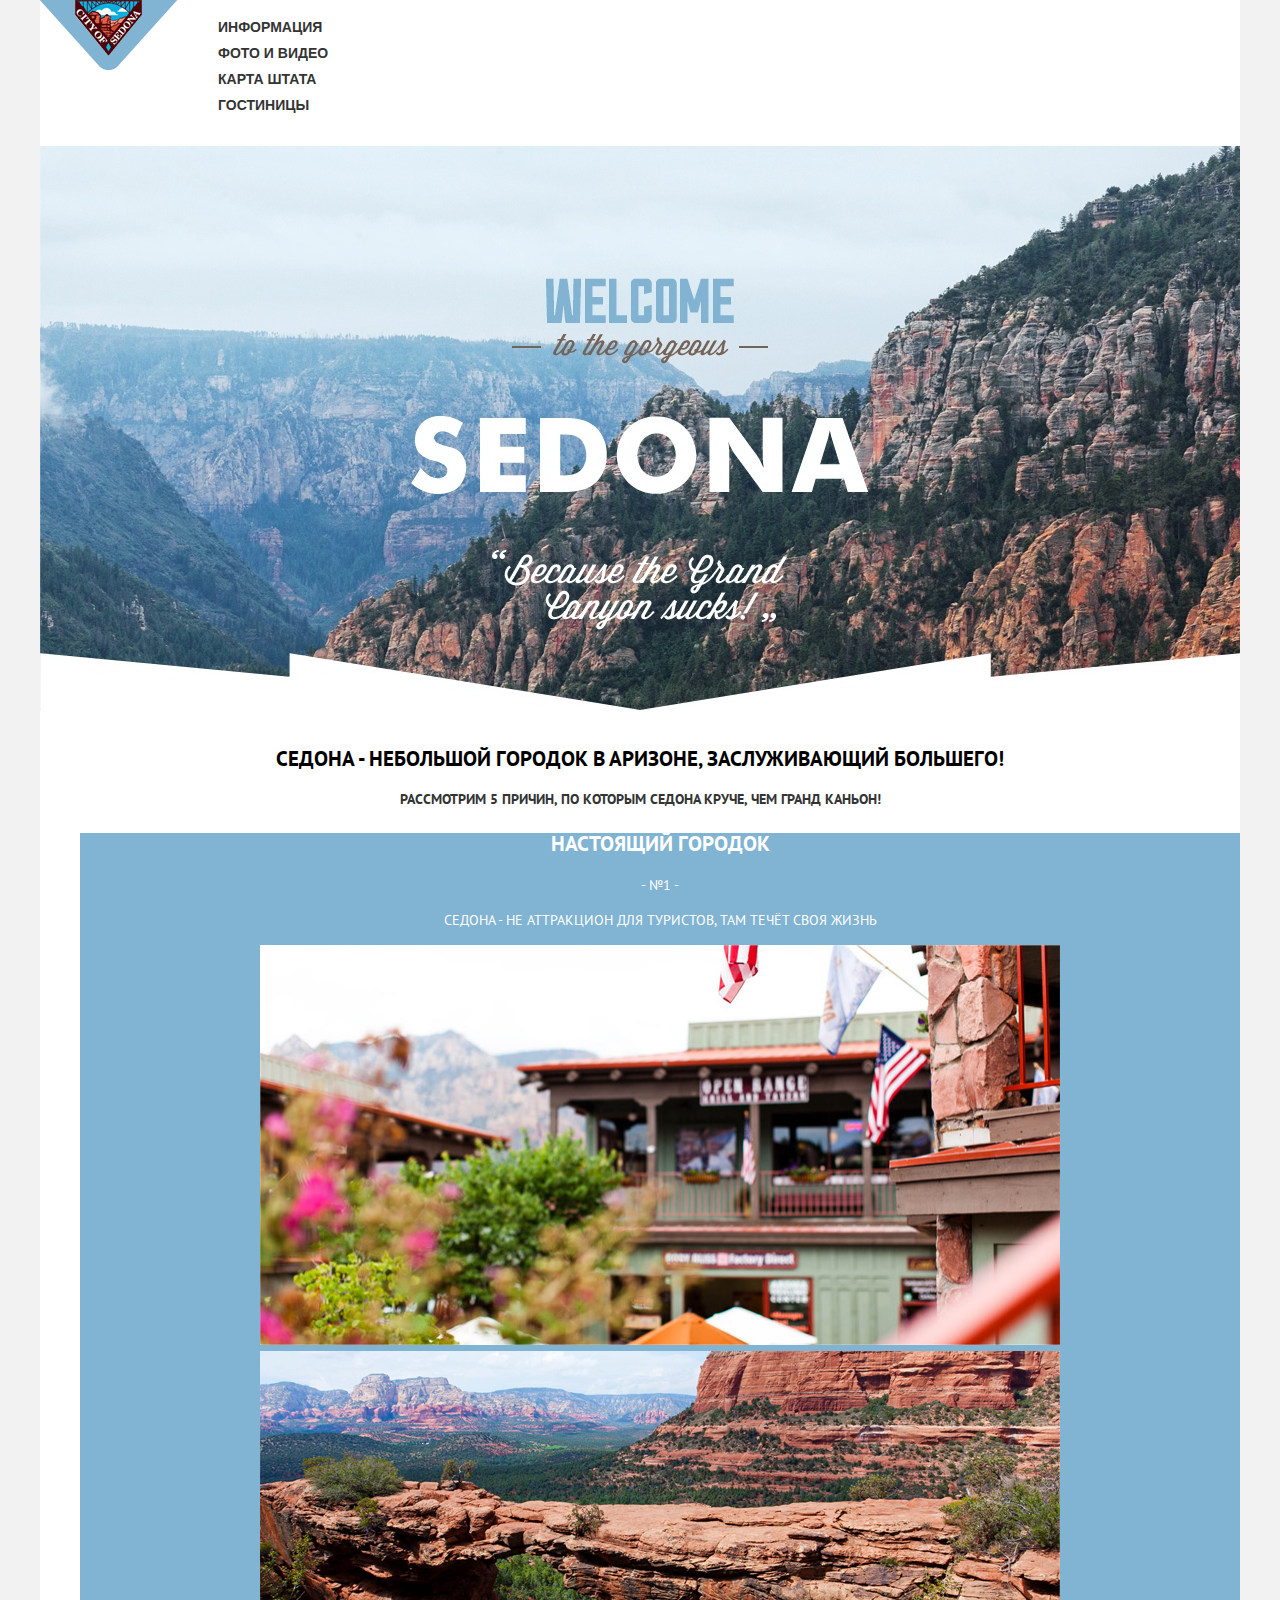
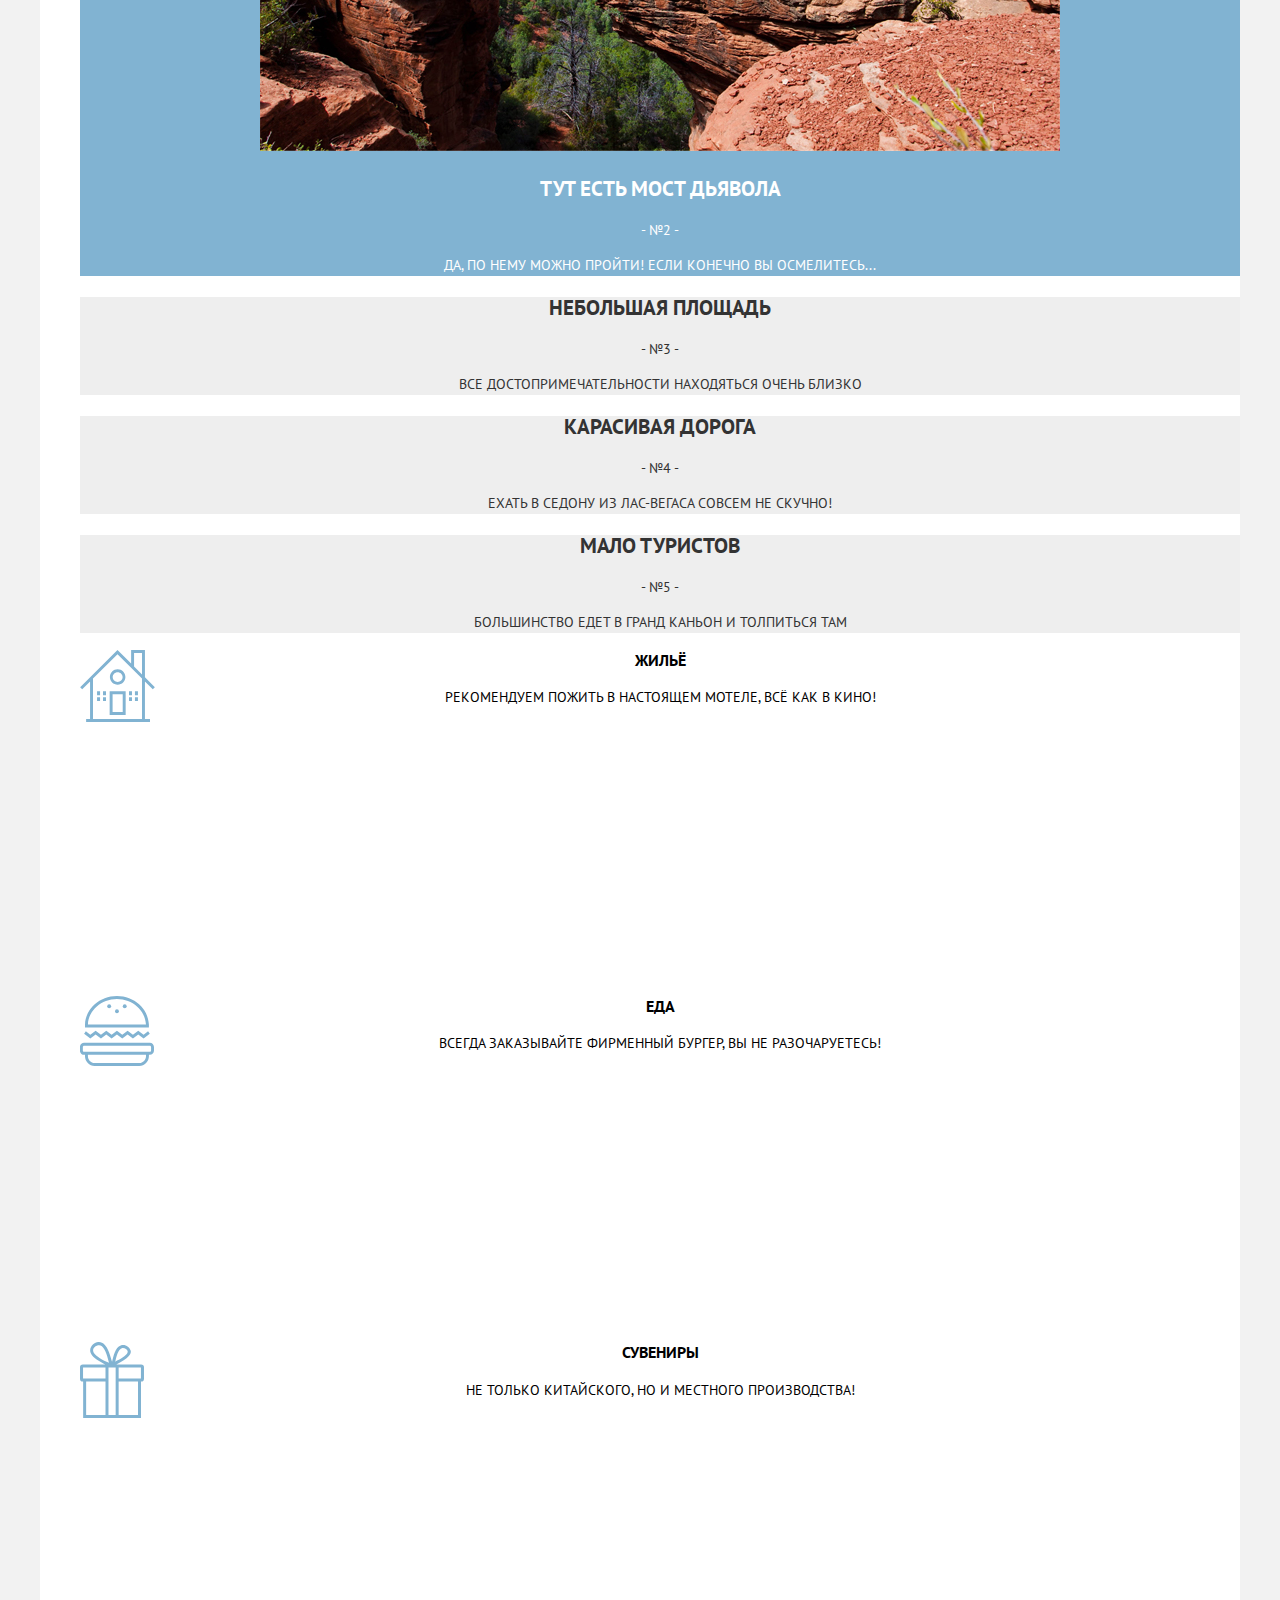
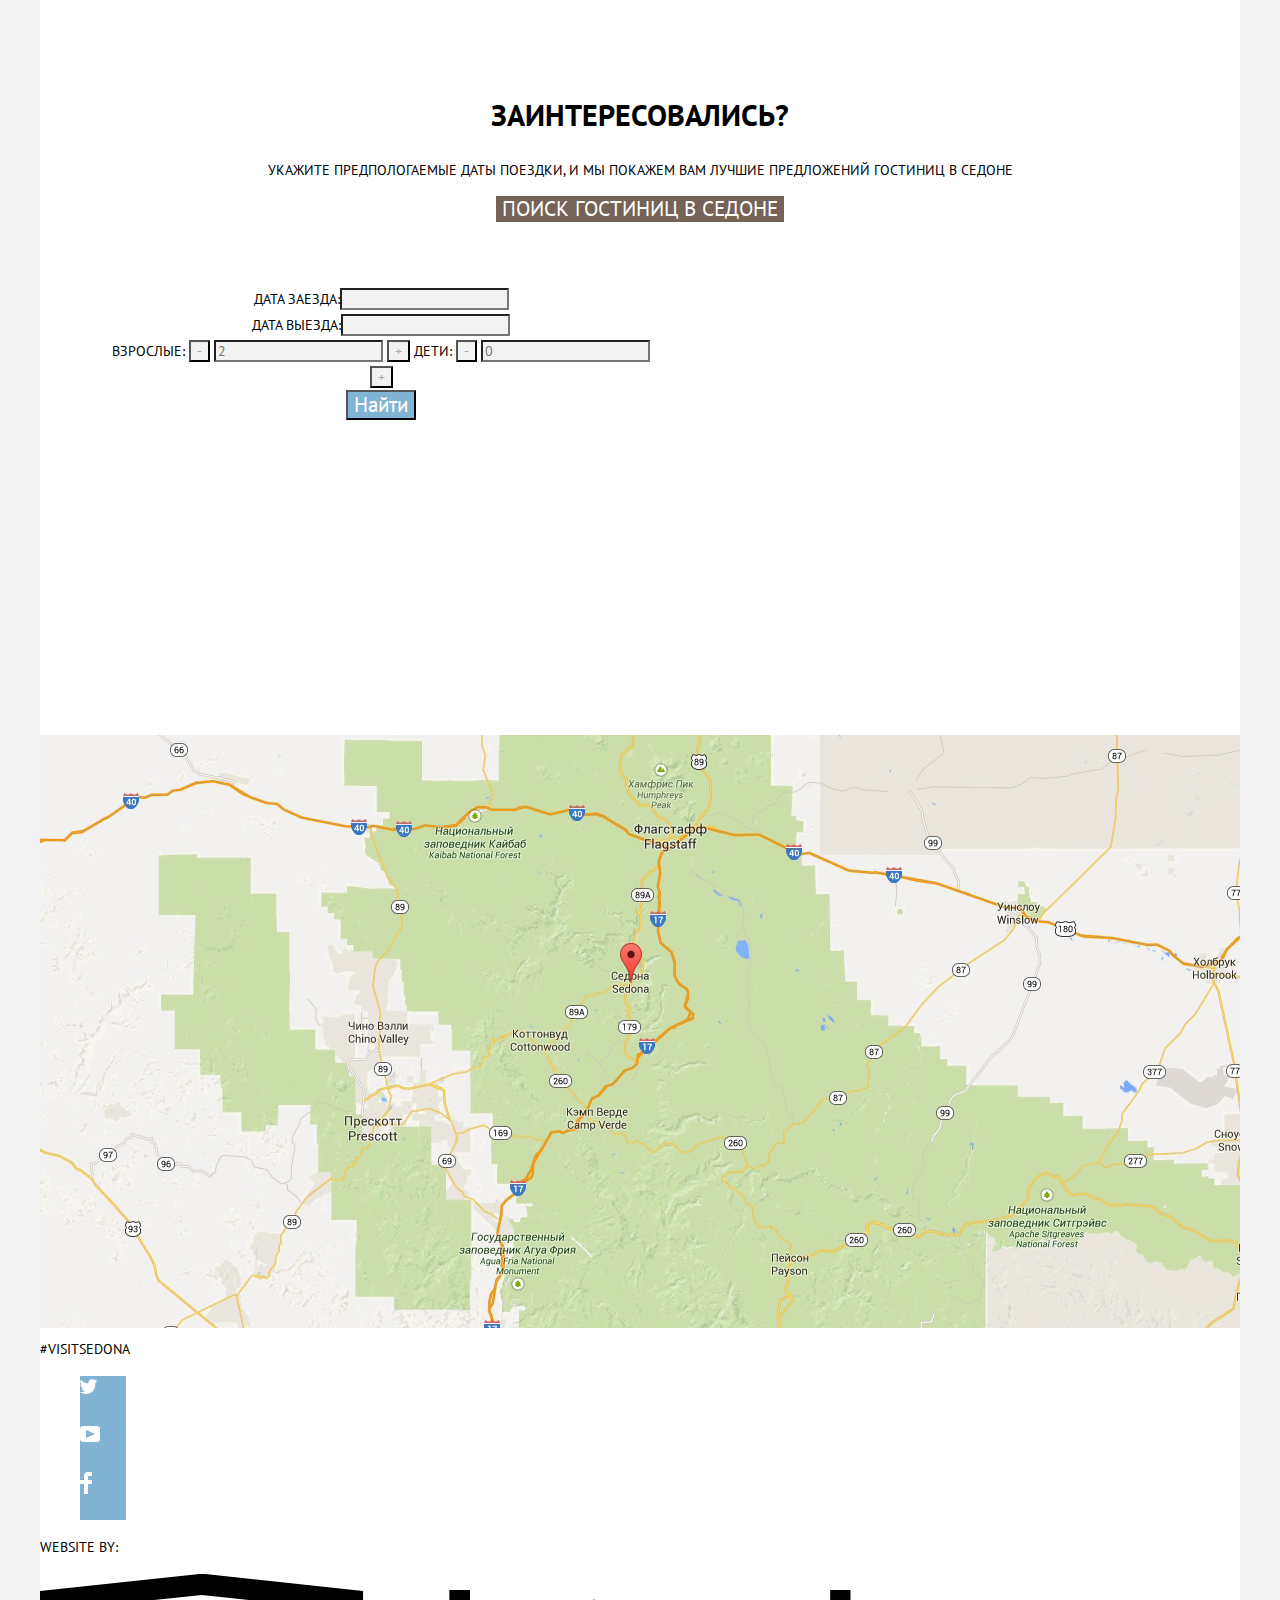
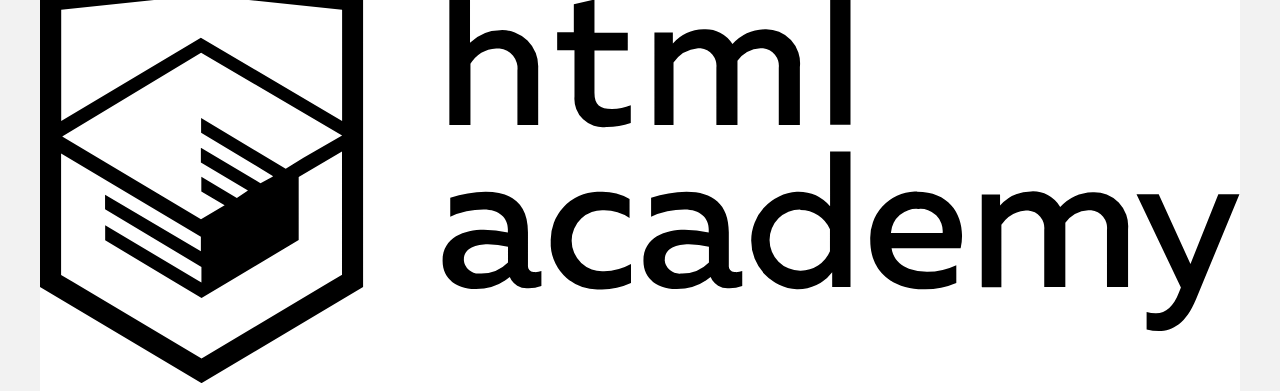
==== commit 3ffa4506: "Базовая стилизация всё" ====
--- a/index.html
+++ b/index.html
@@ -8,7 +8,7 @@
     <link href="https://fonts.googleapis.com/css?family=PT+Sans:400,700&amp;subset=cyrillic" rel="stylesheet">
   </head>
   <body>
-      
+    <div class="site-container">  
     <header class="main-header">
         <nav class="main-navigation">
           <a class="main-hedder-logo" href="index.html">
@@ -18,7 +18,7 @@
             <li><a href="information.html">ИНФОРМАЦИЯ</a></li>
             <li><a href="photos&videos.html">ФОТО И ВИДЕО</a></li>
             <li><a href="map.html">КАРТА ШТАТА</a></li>
-            <li><a href="hotels.html">ГОСТИНИЦЫ</a></li>
+            <li><a href="inner.html">ГОСТИНИЦЫ</a></li>
           </ul>
         </nav>
       </header>
@@ -26,9 +26,6 @@
       <main class="container">
           
         <section class="page-title">
-          <div class="page-title"> 
-          <img  class="page-title" src="img/Welcome1.png" alt="WELCOME TO SEDONA" width="458" height="352">
-          </div>
           <h1 class="billboard">СЕДОНА - НЕБОЛЬШОЙ ГОРОДОК В АРИЗОНЕ, ЗАСЛУЖИВАЮЩИЙ БОЛЬШЕГО!</h1>
         </section>
           
@@ -72,15 +69,15 @@
           
         <section class="chips">
             <ul>
-             <li class="home-chip">
+             <li class="chip home-chip">
                 <h3 class="reason-title2">ЖИЛЬЁ</h3>
                 <p class="reason-text2">РЕКОМЕНДУЕМ ПОЖИТЬ В НАСТОЯЩЕМ МОТЕЛЕ, ВСЁ КАК В КИНО!</p> 
              </li>
-             <li  class="food-chip">
+             <li  class="chip food-chip">
                 <h3 class="reason-title2">ЕДА</h3>
                 <p class="reason-text2">ВСЕГДА ЗАКАЗЫВАЙТЕ ФИРМЕННЫЙ БУРГЕР, ВЫ НЕ РАЗОЧАРУЕТЕСЬ!</p> 
              </li>
-             <li  class="present-chip">
+             <li  class="chip present-chip">
                 <h3 class="reason-title2">СУВЕНИРЫ</h3>
                 <p class="reason-text2">НЕ ТОЛЬКО КИТАЙСКОГО, НО И МЕСТНОГО ПРОИЗВОДСТВА!</p> 
              </li>
@@ -137,7 +134,6 @@
              </a>
         
     </footer>
-      
-      
+     </div>    
   </body>
 </html>
--- a/css/style.css
+++ b/css/style.css
@@ -5,19 +5,19 @@
     font-family: "PT Sans", Arial, sans-serif;
     font-size: 14px;
     line-height: 26px;
-    font-weight:: 700;
     color: #000000;
     text-transform: uppercase;
     text-transform: uppercase;
-    background-color: #ffffff;
-
+    background-color: rgb(242,242,242);
+    
+    display: flex;
+    justify-content: center;
 }
 
 a {
     font-family: "PT Sans Narrow", Arial, sans-serif;
     font-size: 14px;
     line-height: 26px;
-    font-weight:: 700;
     color: #333333;
     text-transform: uppercase;
     text-decoration: none;
@@ -32,9 +32,15 @@
     color: #000000;
     
     background-color: #ffffff;
-}
-
-.page-title {
+    
+    display: flex;
+}
+
+section.page-title {
+        display: block;
+        width: 1200;
+        height: 566;
+    
         background: url(../img/background.jpg) no-repeat  top center;
 }
 
@@ -92,10 +98,6 @@
     background: url(../img/icon-1.svg) no-repeat;
 } 
 
-.gotcha h2 {
-    font-size: 30px;
-}
-
 .gotcha button {
     font-size: 21px;
     color: #ffffff;
@@ -104,22 +106,6 @@
     border: none;
 }
 
-
-
-
-div.reason1 {
-
-    
-}
-
-img.sight {
-
-}
-
-
-
-
-
 section.modal-search {
     
 
@@ -132,6 +118,7 @@
 
 
 .billboard {
+    padding-top: 600px;
     font-size: 21px;
 }
 
@@ -160,7 +147,7 @@
 }
 
 .main-footer {
-  background-color: rgba(255, 255, 255, 0.7);
+  background-color: rgba(255, 255, 255, 0.3);
 }
 
 
@@ -168,7 +155,8 @@
 
 
 ul.filter {
-    list-style: none;    
+    list-style: none; 
+    line-height: 21px;
 }
 
 .hotels-list ul {
@@ -186,6 +174,7 @@
 
 p.founded-text {
     font-size: 21px;
+    line-height: 26px;
 }
 
 .founded-text-min {
@@ -215,6 +204,7 @@
 .hotel-info,
 .hotel-booking {
     color: #fff;
+    line-height: 21px;
 }
 
 .hotel-info {
@@ -236,7 +226,9 @@
     border-top:  2px solid rgb(229, 229, 229);
 }
 
-li.social-button {
+.social-items {
+    list-style: none;
+    
     display: block;
     width: 46px;
     height: 48px;
@@ -282,7 +274,7 @@
 }
 
 .hotel-info:active {
-    color: rgba(255,255,255,0.9);
+    color: rgba(255,255,255,0.3);
     background-color: rgb(84,150,189);
 }
 
@@ -293,7 +285,7 @@
 
 
 .hotel-booking:active {
-    color: rgba(255,255,255,0.9);
+    color: rgba(255,255,255,0.3);
     background-color: rgb(80,62,51);
 }
 
@@ -349,6 +341,7 @@
 }
 
 .button-find {
+    font-size: 21px;
     color: #fff;
     background-color: rgb(129,179,210);
 }ss
@@ -359,7 +352,7 @@
 }
 
 .button-find:active {
-    color: rgba( 255, 255, 255, 0.98);
+    color: rgba( 255, 255, 255, 0.3);
     background-color: rgb(84,150,189);
 }
 
@@ -392,15 +385,57 @@
 
 
 
-li.social-button:focus,
-li.social-button:hover {
+.social-button:focus,
+.social-button:hover {
     background: rgb(102, 158, 192);
 }
 
-li.social-button img:active {
-    opacity: 0.9;
-}
-
-li.social-button:active {
+.social-button:active img {
+    opacity: 0.3;
+}
+
+.social-button:active {
     background: rgb(84,150,189);
 }
+
+.site-container {
+    margin: 0;
+    padding: 0;
+    
+    width: 1200px;
+    background-color: #ffffff;
+}
+
+.reason {
+    line-height: 21px;
+}
+
+.chips {
+    line-height: 21px;
+}
+
+
+
+.gotcha h2{
+    line-height: 36px;
+    font-size: 30px;
+}
+
+.gotcha {
+    line-height: 24px;
+}
+
+.chip {
+    display: block; 
+    height: 330px;
+}
+
+
+.social-button {
+    display: block;
+    width: 46px;
+    height: 48px;
+    background-color: rgb(129,179,210);
+}
+
+
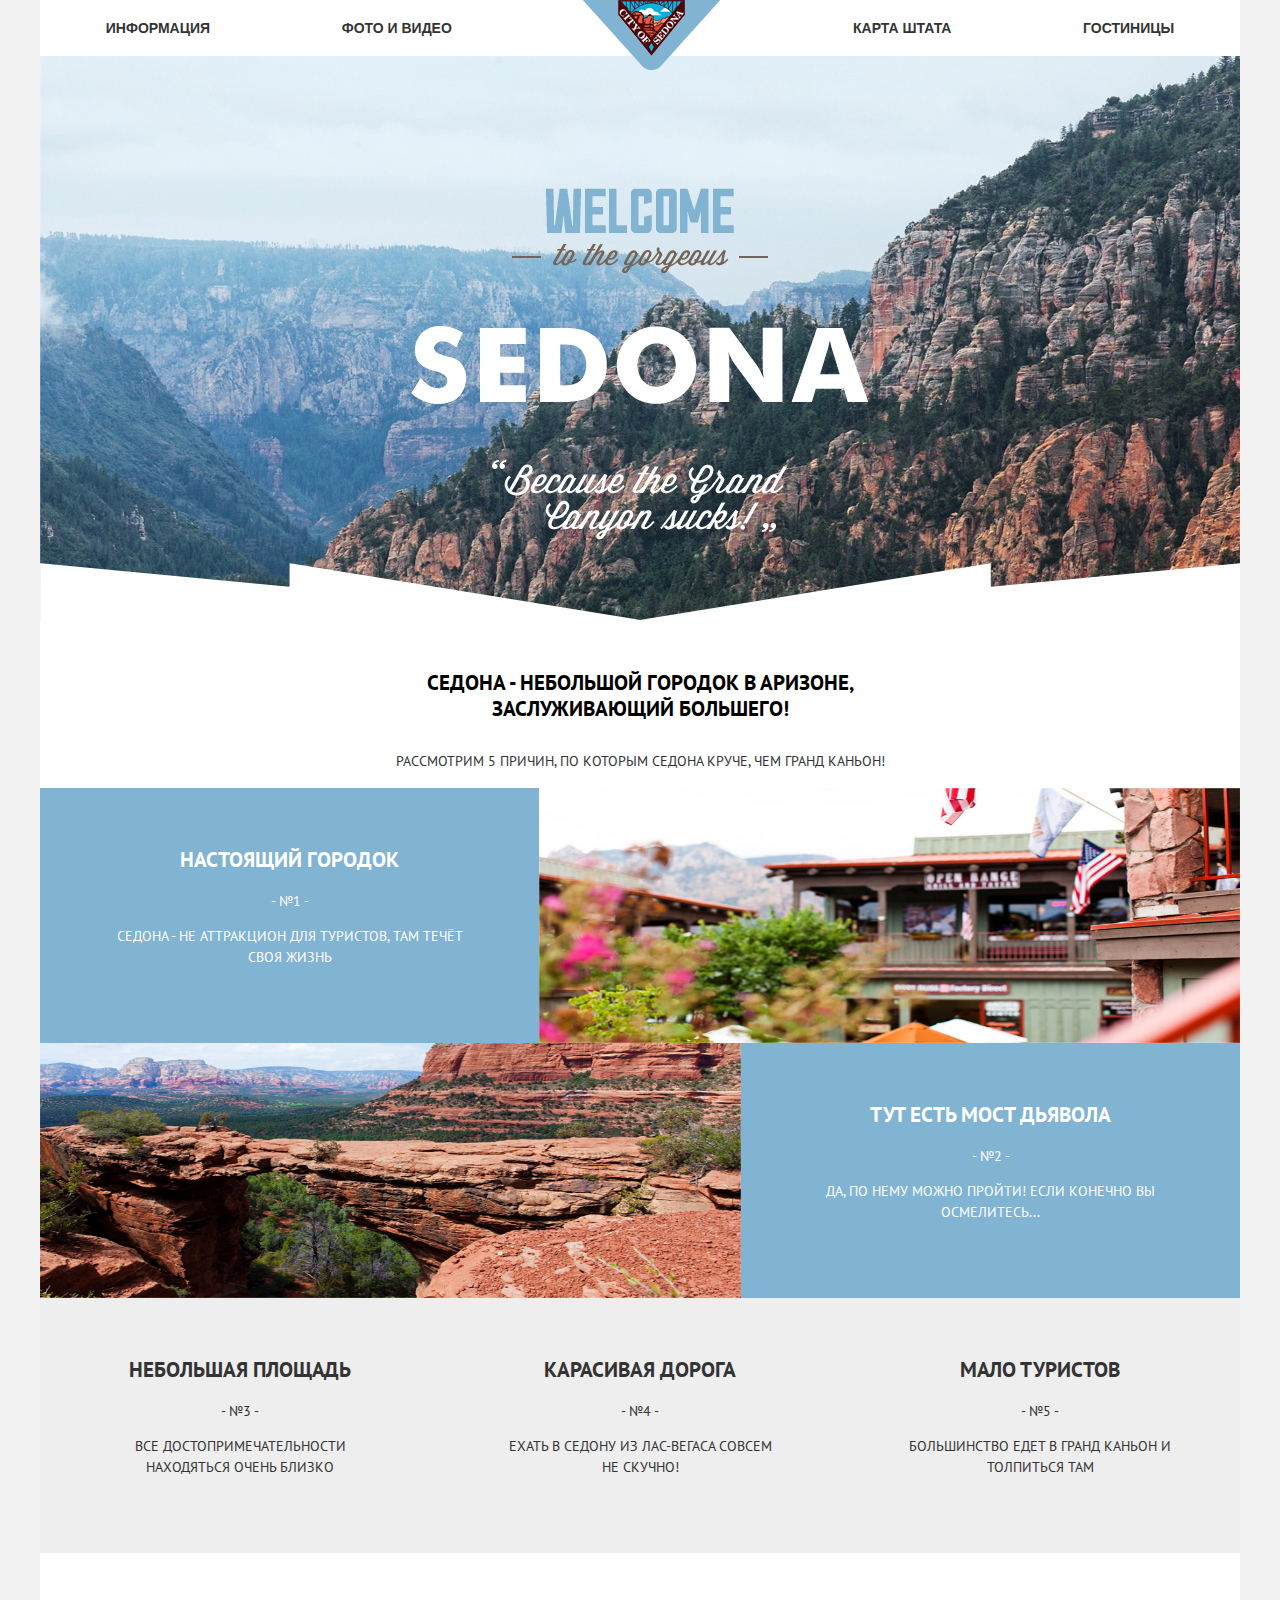
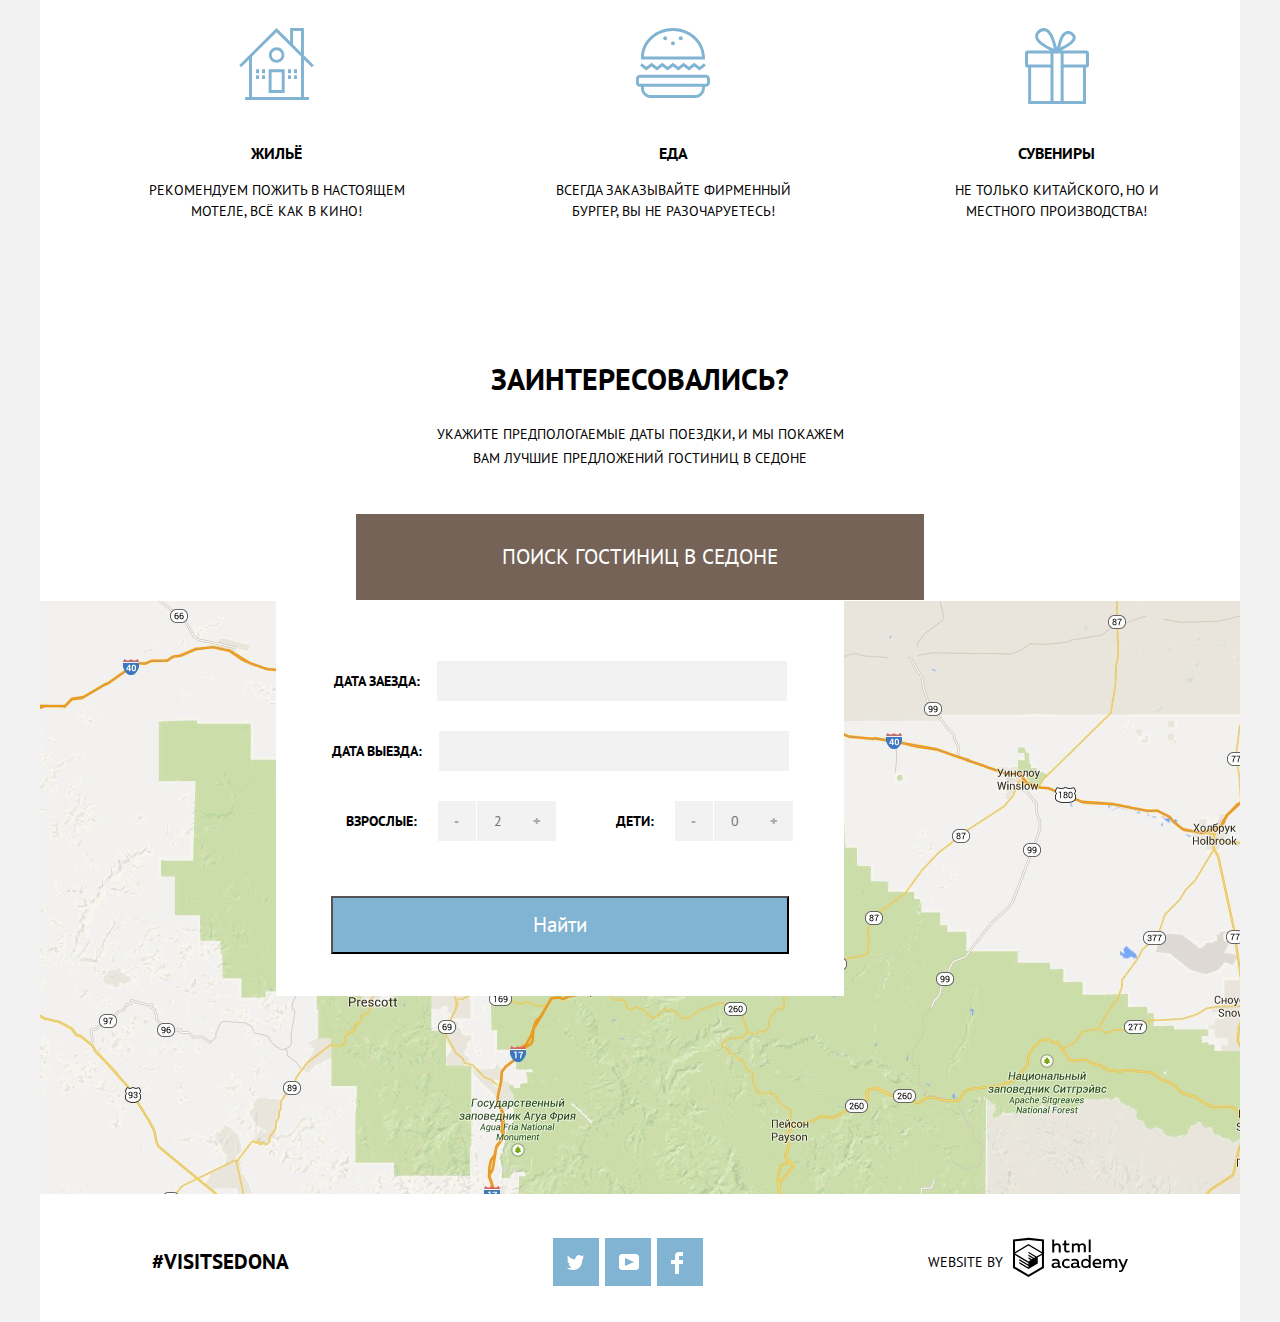
==== commit 480a8014: "Почти завершил стилизацию index" ====
--- a/index.html
+++ b/index.html
@@ -11,12 +11,10 @@
     <div class="site-container">  
     <header class="main-header">
         <nav class="main-navigation">
-          <a class="main-hedder-logo" href="index.html">
-            <img src="img/Логотип.png" alt="Логотип SEDONA" width="138" height="70">
-          </a>
           <ul class="site-navigation">
             <li><a href="information.html">ИНФОРМАЦИЯ</a></li>
             <li><a href="photos&videos.html">ФОТО И ВИДЕО</a></li>
+            <li class="logo-li"><a class="main-hedder-logo" href="index.html"><img src="img/Логотип.png" alt="Логотип SEDONA" width="138" height="70"></a></li>
             <li><a href="map.html">КАРТА ШТАТА</a></li>
             <li><a href="inner.html">ГОСТИНИЦЫ</a></li>
           </ul>
@@ -33,19 +31,24 @@
           <h2>РАССМОТРИМ 5 ПРИЧИН, ПО КОТОРЫМ СЕДОНА КРУЧЕ, ЧЕМ ГРАНД КАНЬОН!</h2>
           <ul>
             <li class="reason reason1">
+                <div class="reason-text-block">
                 <h3 class="reason-title">НАСТОЯЩИЙ ГОРОДОК</h3>
                 <span class="reason-text">- №1 -</span>
                 <br>
-                <p class="reason-text">СЕДОНА - НЕ АТТРАКЦИОН ДЛЯ ТУРИСТОВ, ТАМ ТЕЧЁТ СВОЯ ЖИЗНЬ</p>
+                <p class="reason-text">СЕДОНА - НЕ АТТРАКЦИОН ДЛЯ ТУРИСТОВ, ТАМ ТЕЧЁТ СВОЯ ЖИЗНЬ</p>   
+                </div>
                 <img src="img/Layer10.jpg" class="Sight" alt="Красивый домик" width="800" height="400">
             </li>
             <li class="reason reason2">
                 <img src="img/Layer5.jpg" class="Sight" alt="Мост дьявола" width="800" height="400">
+                <div class="reason-text-block">
                 <h3 class="reason-title">ТУТ ЕСТЬ МОСТ ДЬЯВОЛА</h3>
                 <span class="reason-text">- №2 -</span>
                 <br>
                 <p class="reason-text1">ДА, ПО НЕМУ МОЖНО ПРОЙТИ! ЕСЛИ КОНЕЧНО ВЫ ОСМЕЛИТЕСЬ...</p>
+                </div>
             </li>
+            <div class="reasons345">
             <li class="reason reason3">
                 <h3 class="reason-title">НЕБОЛЬШАЯ ПЛОЩАДЬ</h3>
                 <span class="reason-text">- №3 -</span>
@@ -64,6 +67,7 @@
                 <br>
                 <p class="reason-text">БОЛЬШИНСТВО ЕДЕТ В ГРАНД КАНЬОН И ТОЛПИТЬСЯ ТАМ</p>
             </li>
+            </div>
           </ul>
         </section>
           
@@ -89,25 +93,24 @@
           <P>УКАЖИТЕ ПРЕДПОЛОГАЕМЫЕ ДАТЫ ПОЕЗДКИ, И МЫ ПОКАЖЕМ ВАМ ЛУЧШИЕ ПРЕДЛОЖЕНИЙ ГОСТИНИЦ В СЕДОНЕ</P>
           <button type="button" name="open-search">ПОИСК ГОСТИНИЦ В СЕДОНЕ</button>
         </section>
-            
-          
+                   
         <section class="modal modal-search">
           
           <form class="search-form" action="https://echo.htmlacademy.ru" method="post">
           <fieldset>
           <legend class="visually-hidden">Поиск отеля</legend>
-          <label for="date-in">ДАТА ЗАЕЗДА:</label><input class="pole-vvod" id="date-in" type="text" name="date-in">
+          <label class="form-label" for="date-in">ДАТА ЗАЕЗДА:</label><input class="pole-vvod" id="date-in" type="text" name="date-in">
           <br>
-          <label for="date-out">ДАТА ВЫЕЗДА:</label><input class="pole-vvod"  id="date-out" type="text" name="date-out">
+          <label class="form-label"  for="date-out">ДАТА ВЫЕЗДА:</label><input class="pole-vvod"  id="date-out" type="text" name="date-out">
           <br>
-          <label for="person-nomber">ВЗРОСЛЫЕ:</label>
-          <button class="pole-vvod button-minus" type="button">-</button>
-          <input  class="pole-vvod" type="text" placeholder="2" name="person-nomber" id="person-nomber">
-          <button class="pole-vvod button-plus" type="button">+</button>
-          <label for="child-nomber">ДЕТИ:</label>
-          <button class="pole-vvod button-minus" type="button">-</button>
-          <input  class="pole-vvod" type="text" placeholder="0" name="child-nomber" id="child-nomber">
-          <button class="pole-vvod button-plus" type="button">+</button>
+          <label class="form-label form-label-person-nomber"  for="person-nomber">ВЗРОСЛЫЕ:</label>
+              <button class="button-minus" type="button"><span>-</span></button>
+          <input  class="pole-vvod polle-vvod-nomber" type="text" placeholder="2" name="person-nomber" id="person-nomber">
+              <button class="button-plus button-plus-first" type="button"><span>+</span></button>
+          <label class="form-label form-label-child-nomber"  for="child-nomber">ДЕТИ:</label>
+              <button class="button-minus" type="button"><span>-</span></button>
+          <input  class="pole-vvod polle-vvod-nomber" type="text" placeholder="0" name="child-nomber" id="child-nomber">
+              <button class="button-plus" type="button"><span>+</span></button>
           <br>
           <button class="button-find" type="submit">Найти</button>
           </fieldset>
@@ -124,14 +127,16 @@
           <span class="footer-tag">#VISITSEDONA</span>
           <div class="footer-social">
              <ul>
-              <li class="social-button"><a class="social-button" href="#"><img alt="Twitter" src="img/twitter.svg"></a></li>
-              <li class="social-button"><a class="social-button" href="#"><img alt="YouTube" src="img/youtube.svg"></a></li>
-              <li class="social-button"><a class="social-button" href="#"><img alt="FaceBook" src="img/fb-icon.svg"></a></li>
+              <li class="social-button"><a class="social-button-href" href="#"><img alt="Twitter" src="img/twitter.svg"></a></li>
+              <li class="social-button"><a class="social-button-href" href="#"><img alt="YouTube" src="img/youtube.svg"></a></li>
+              <li class="social-button"><a class="social-button-href" href="#"><img alt="FaceBook" src="img/fb-icon.svg"></a></li>
              </ul>
           </div>
-          <p class="footer-copyright">Website by:</p>
+          <div class="footer-copyright-container">
+          <p class="footer-copyright">Website by</p>
              <a class="button" href="https://htmlacademy.ru"><svg id="Layer_1" data-name="Layer 1" xmlns="http://www.w3.org/2000/svg" viewBox="0 0 108.08 36.85"><title>logo-htmlacademy-small1</title><path d="M44.61,26.88a2,2,0,0,0,.55-0.1v1.33a3.25,3.25,0,0,1-1.18.21,1.67,1.67,0,0,1-1.67-1,4.84,4.84,0,0,1-3.14,1.08c-1.51,0-2.91-.83-2.91-2.55,0-2.13,2-2.79,3.71-2.79a11.08,11.08,0,0,1,2.17.25v-0.3c0-1-.76-1.77-2.19-1.77a7.42,7.42,0,0,0-3,.64v-1.7a10.21,10.21,0,0,1,3.19-.55c2.36,0,3.81,1.12,3.81,3.65v3a0.54,0.54,0,0,0,.49.59h0.17Zm-6.44-1.13A1.35,1.35,0,0,0,39.63,27h0.11a3.39,3.39,0,0,0,2.41-1V24.58a9.72,9.72,0,0,0-1.81-.21c-1,0-2.16.33-2.16,1.38h0Zm12.36-6.11a5,5,0,0,1,2.57.64V22a4.08,4.08,0,0,0-2.3-.7,2.75,2.75,0,1,0,0,5.49,5,5,0,0,0,2.43-.64v1.71a6.27,6.27,0,0,1-2.76.57A4.21,4.21,0,0,1,46,24.51q0-.21,0-0.41a4.32,4.32,0,0,1,4.18-4.46h0.38Zm12.17,7.24a2,2,0,0,0,.55-0.1v1.33a3.25,3.25,0,0,1-1.18.21,1.67,1.67,0,0,1-1.67-1,4.84,4.84,0,0,1-3.14,1.08c-1.51,0-2.91-.83-2.91-2.55,0-2.13,2-2.79,3.71-2.79a11.08,11.08,0,0,1,2.17.25v-0.3c0-1-.76-1.77-2.19-1.77a7.42,7.42,0,0,0-3,.64v-1.7a10.21,10.21,0,0,1,3.19-.55c2.36,0,3.81,1.12,3.81,3.65v3a0.54,0.54,0,0,0,.49.59h0.17Zm-6.44-1.13A1.35,1.35,0,0,0,57.73,27h0.11a3.39,3.39,0,0,0,2.41-1V24.58a9.72,9.72,0,0,0-1.81-.21c-1.06,0-2.16.33-2.16,1.38h0ZM73,16V28.2H71.35V26.88a3.88,3.88,0,0,1-3.19,1.54,4.4,4.4,0,0,1,0-8.78,3.81,3.81,0,0,1,3,1.3V16H73Zm-4.53,5.22a2.76,2.76,0,1,0,0,5.52A2.86,2.86,0,0,0,71.15,25V23A2.91,2.91,0,0,0,68.49,21.27ZM79,19.64c3.31,0,4.46,2.68,3.92,5.09H76.7c0.21,1.5,1.67,2.11,3.19,2.11a6.11,6.11,0,0,0,2.64-.59v1.6a7.14,7.14,0,0,1-3,.57C77,28.42,74.78,27,74.78,24a4.18,4.18,0,0,1,4-4.39H79Zm0.09,1.54a2.28,2.28,0,0,0-2.44,2.1v0.06H81.3A2,2,0,0,0,79.13,21.18Zm5.73,7V19.87h1.65v1a3.81,3.81,0,0,1,2.78-1.27A2.86,2.86,0,0,1,91.89,21a4.12,4.12,0,0,1,2.91-1.33A3.06,3.06,0,0,1,98,23V28.2h-1.9V23.05a1.59,1.59,0,0,0-1.42-1.75H94.42a2.8,2.8,0,0,0-2.07,1.12V28.2h-1.9V23.05A1.59,1.59,0,0,0,89,21.31H88.8a3,3,0,0,0-2.21,1.29v5.63H84.86Zm21.31-8.33h1.9l-3.91,9.46c-0.9,2.17-2.09,2.86-3.35,2.86a4.76,4.76,0,0,1-1.1-.14V30.46a2.86,2.86,0,0,0,.85.12c0.9,0,1.58-.64,2.07-1.9l0.17-.42-4-8.4h2l2.86,6.29ZM38.73,1.46V6.22a3.81,3.81,0,0,1,2.7-1.14,3.25,3.25,0,0,1,3.44,3.4v5.15H43V8.72a1.81,1.81,0,0,0-1.61-2h-0.3a2.93,2.93,0,0,0-2.32,1.39v5.52h-1.9V1.46h1.9ZM49.94,2.31v3h3V6.91h-3v3.81c0,1.1.5,1.46,1.58,1.46a4.49,4.49,0,0,0,1.69-.33v1.6A6.8,6.8,0,0,1,51,13.8a2.55,2.55,0,0,1-2.86-2.74V6.89H46.58V5.26h1.5V2.74Zm5.4,11.31V5.28H57v1A3.81,3.81,0,0,1,59.77,5a2.86,2.86,0,0,1,2.6,1.33A4.12,4.12,0,0,1,65.28,5,3.06,3.06,0,0,1,68.44,8.4v5.21h-1.9V8.46a1.59,1.59,0,0,0-1.42-1.75H64.89a2.8,2.8,0,0,0-2.07,1.12v5.78h-1.9V8.46A1.59,1.59,0,0,0,59.5,6.71H59.27A3,3,0,0,0,57.06,8v5.63H55.34ZM71.17,1.45H73V13.6H71.17V1.45ZM14.71,0H14.55L0,1.54V28.21l14.55,8.66,14.55-8.66V1.54Zm12.5,27.1L14.55,34.64,1.9,27.12V16.18l12.59,7.5V25L5.86,19.9v1.31l8.68,5.21v1.39L5.87,22.65V24l8.68,5.21,8.75-5.24V18.31L27.2,16V27.12Zm0-12.53-3.48,2-1.6,1L14.51,13v1.31L21,18.23H21l-0.14.09-1,.54-5.37-3.2V17l4.24,2.52-1,.67-3.2-1.9v1.31l2.1,1.24L14.5,22.1,2,14.65,14.51,7.11Zm0-1.32L14.49,5.76,1.91,13.25v-10L14.56,1.92,27.21,3.25v10h0Z" transform="translate(0 -0.02)"/></svg>
              </a>
+          </div>
         
     </footer>
      </div>    
--- a/css/style.css
+++ b/css/style.css
@@ -42,6 +42,7 @@
         height: 566;
     
         background: url(../img/background.jpg) no-repeat  top center;
+
 }
 
 div.page-title::after {
@@ -54,8 +55,15 @@
 
 .site-navigation {
     list-style: none;
-    
     font-style: bold;
+    
+    display: flex;
+    width: 1200px;
+    height: 56px;
+    justify-content: space-around;
+    
+    margin: 0;
+    padding: 0;
 }
 
 .site-navigation a:hover,
@@ -74,13 +82,16 @@
 .reasons h2 {
     color: #333333;
     font-size: 14px;
-
 }
 
 .reason1,
 .reason2 {
     color: #fff;
-    background-color: rgb(129, 179, 210)
+    background-color: rgb(129, 179, 210);
+    display: flex;
+    width: 1200px;
+    height: 245;
+
 }
 
 .reason3,
@@ -88,6 +99,14 @@
 .reason5 {
     color: #333333;
     background-color: rgb(238, 238, 238);
+    
+    width: 400px;
+    height: 215px;
+    
+    padding-left: 60px;
+    padding-right: 60px;
+    padding-top: 40px;
+    
 }
 
 .chips ul li{
@@ -104,15 +123,21 @@
     text-align: center;
     background-color: rgb(118, 99, 87);
     border: none;
-}
-
-section.modal-search {
-    
+    width: 568px;
+    height: 86px;
+    margin-top: 30px;
+    margin-bottom: 0;
+    
+}
+
+.modal-search {
+    position: absolute;
+    right: 436px;
+    z-index: 1;
 
     background-color: #fff;
-    padding: 58px 57px;
     width: 568px;
-    height: 396px;
+    height: 395px;
 }
 
 
@@ -120,6 +145,9 @@
 .billboard {
     padding-top: 600px;
     font-size: 21px;
+    
+    display: inline-block;
+    width: 440px;
 }
 
 .reason-title {
@@ -127,15 +155,18 @@
 }
 
 .footer-tag {
-    font-style: bold;
-}
-
-.footer-copyright {
-    font-style: bold;
-}
+    font-weight: bold;
+    font-size: 21px;
+}
+
+
 
 .footer-social ul {
-        list-style: none;
+    list-style: none;
+    
+    width: 150px;
+    display: flex;
+    justify-content: space-between;
 }
 
 .home {
@@ -147,7 +178,11 @@
 }
 
 .main-footer {
-  background-color: rgba(255, 255, 255, 0.3);
+  background-color: rgb(255, 255, 255);
+  height: 120px;
+  display: flex;
+  justify-content: space-around;
+  align-items: center;
 }
 
 
@@ -310,6 +345,11 @@
 
 .pole-vvod {
     background-color: rgb(242,242,242);
+    
+    height: 38px;
+    border: 0;
+    
+    margin-bottom: 30px;
 }
 
 
@@ -325,11 +365,18 @@
 .button-minus,
 .button-plus {
     color: rgb(169,169,169);
-}
-
-
-.button-minus:active,
-.button-plus:active {
+    font-weight: bold;
+    border: 0;
+    width: 38px;
+    height: 40px;
+    padding-top: 5px;
+    padding-bottom: 5px;
+    background-color: rgb(242,242,242);
+}
+
+
+.button-minus:active span,
+.button-plus:active span{
     color: rgb(129,179,210);
 }
 
@@ -344,6 +391,11 @@
     font-size: 21px;
     color: #fff;
     background-color: rgb(129,179,210);
+    
+    width: 458px;
+    height: 58px;
+    
+    margin-top: 25px;
 }ss
 
 .button-find:focus,
@@ -360,6 +412,8 @@
 
 #Layer_1 {
     fill: "#231f20";
+    width: 115px;
+    height: 41px;
 }
 
 #Layer_1:focus,
@@ -373,20 +427,24 @@
 
 li.home-chip {
     background: no-repeat url(../img/icon-1.svg);
+    background-position: 50% 61px;
 }
 
 li.food-chip {
-   background: no-repeat url(../img/icon-3.svg); 
+   background: no-repeat url(../img/icon-3.svg);
+   background-position: 50% 61px;
 }
 
 li.present-chip {
    background: no-repeat url(../img/icon-2.svg); 
+   background-position: 50% 61px;
 }
 
 
 
 .social-button:focus,
 .social-button:hover {
+    display: block;
     background: rgb(102, 158, 192);
 }
 
@@ -410,8 +468,10 @@
     line-height: 21px;
 }
 
-.chips {
+.chips ul{
     line-height: 21px;
+    
+    display: flex;
 }
 
 
@@ -419,23 +479,137 @@
 .gotcha h2{
     line-height: 36px;
     font-size: 30px;
+    
+    margin-top: 50px;
 }
 
 .gotcha {
     line-height: 24px;
+    
+    display: inline-block;
+    height: 290px; 
 }
 
 .chip {
     display: block; 
-    height: 330px;
+    height: 170px;
+    
+    padding-left: 60px;
+    padding-right: 60px;
+    padding-top: 160px;
 }
 
 
 .social-button {
-    display: block;
     width: 46px;
     height: 48px;
     background-color: rgb(129,179,210);
 }
 
-
+.reasons h2 {
+    font-weight: normal;
+}
+
+.site-navigation {
+    align-items: center;
+}
+
+.logo-li {
+    align-self: flex-start;
+}
+
+
+
+.reason-text-block {
+    padding-top: 40px;
+    padding-left: 60px;
+    padding-right: 60px;
+}
+
+.reasons ul{
+    padding-left: 0;
+}
+
+.reason img{
+    height: 255px;
+}
+
+.reasons345 {
+    display: flex;
+}
+
+.gotcha p {
+    padding-left: 382px;
+    padding-right: 382px;
+}
+
+
+
+#date-in,
+#date-out {
+    width: 346px;
+}
+
+.polle-vvod-nomber {
+    width: 38px;
+    
+    margin-left: -3px;
+    margin-right: -5px;
+    
+    text-align: center;
+}
+
+.form-label {
+    padding-right: 17px;
+    font-weight: bold;
+}
+
+.search-form {
+    margin-top: 55px;
+}
+
+.borron-plus-first {
+    
+}
+
+.button-plus-first {
+    margin-right: 40px;
+}
+
+
+
+.form-label-person-nomber {
+    margin-left: 18px;
+}
+
+.form-label-child-nomber {
+    padding-left: 16px;
+}
+
+.footer-social ul{
+    display: flex;
+    align-items: center;
+}
+
+.footer-copyright-container {
+    display: flex;
+    justify-content: space-between;
+    width: 200px;
+    align-items: center;
+}
+
+
+
+
+
+
+
+.social-button-href img{
+    position: relative;
+    left: 30%;
+    top: 30%;
+}
+
+
+
+
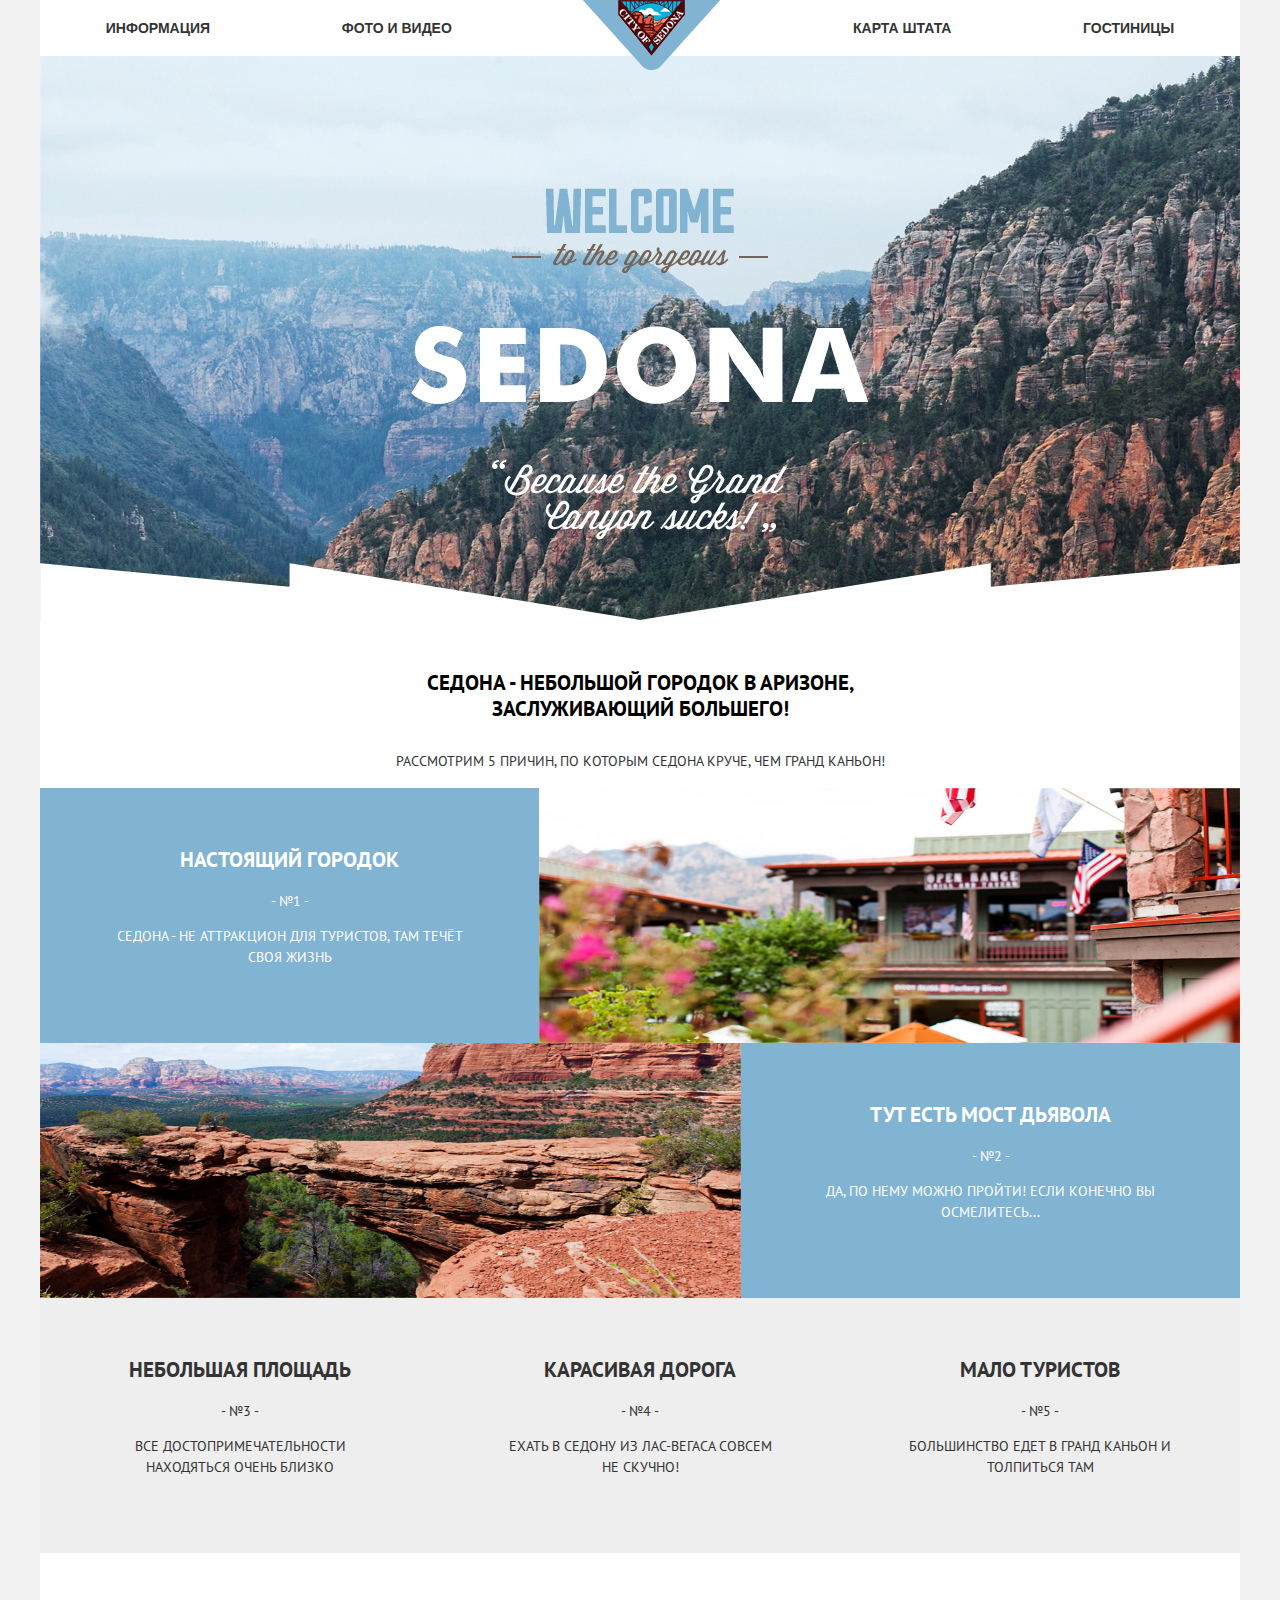
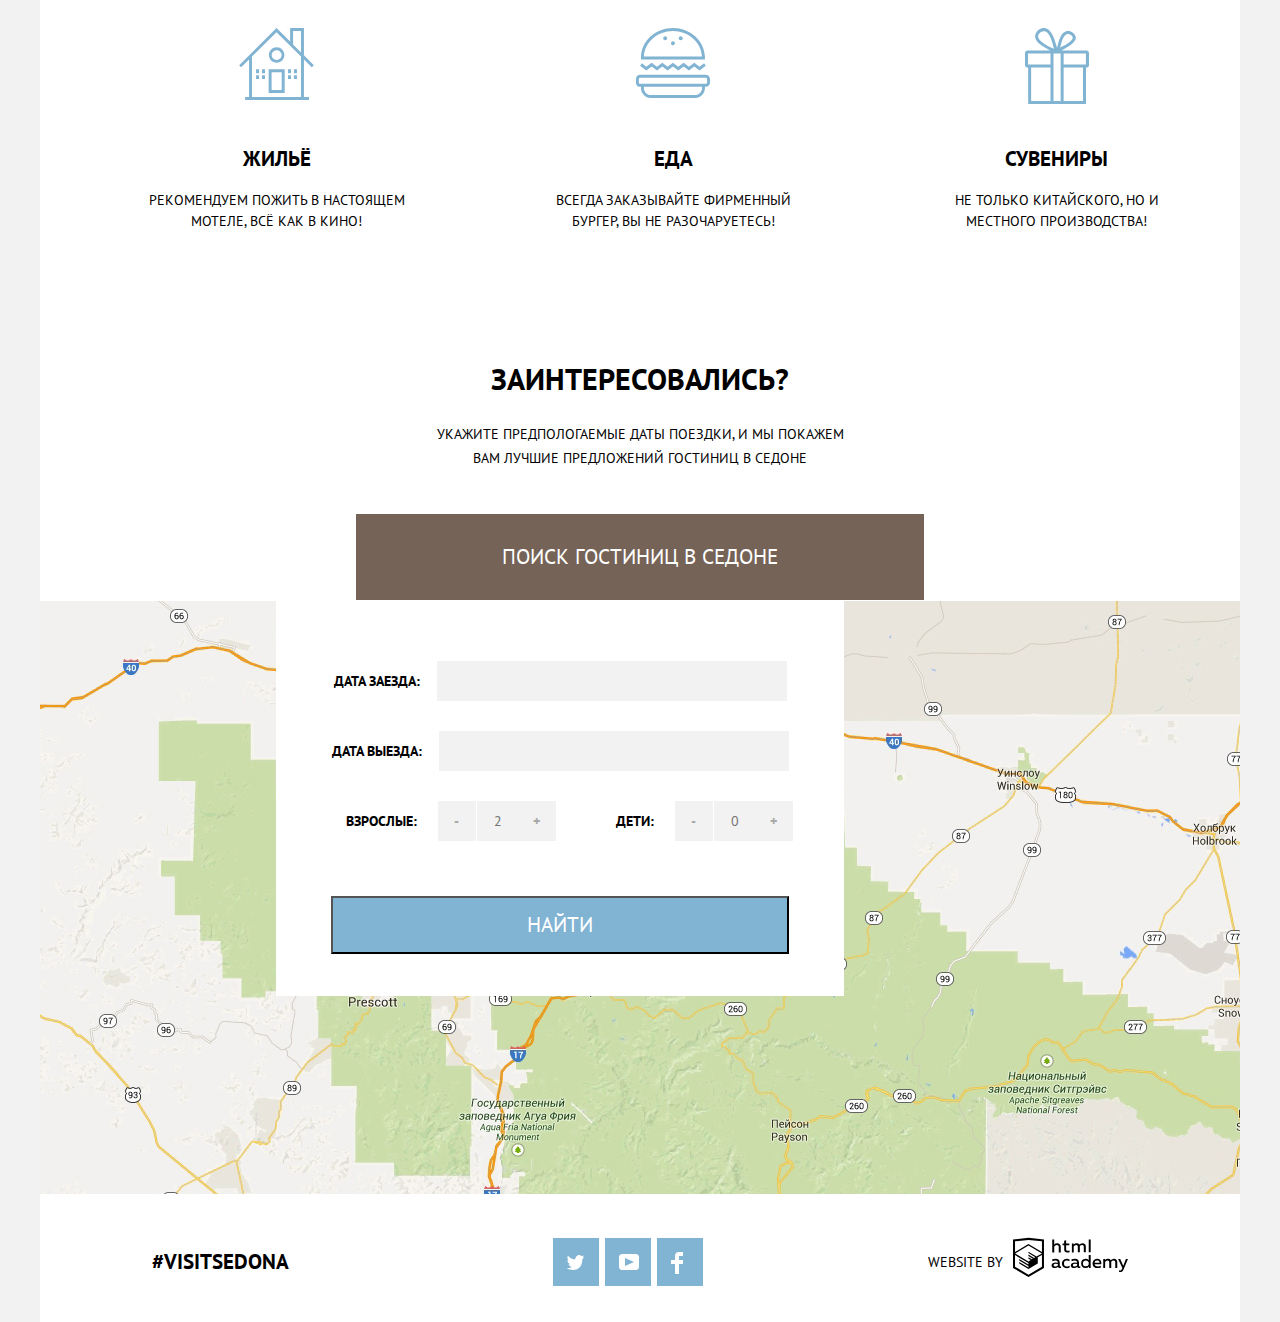
==== commit e4d677c0: "Сетка" ====
--- a/index.html
+++ b/index.html
@@ -91,7 +91,7 @@
         <section class="gotcha">
           <h2>ЗАИНТЕРЕСОВАЛИСЬ?</h2>
           <P>УКАЖИТЕ ПРЕДПОЛОГАЕМЫЕ ДАТЫ ПОЕЗДКИ, И МЫ ПОКАЖЕМ ВАМ ЛУЧШИЕ ПРЕДЛОЖЕНИЙ ГОСТИНИЦ В СЕДОНЕ</P>
-          <button type="button" name="open-search">ПОИСК ГОСТИНИЦ В СЕДОНЕ</button>
+          <button class="button gotcha-button" type="button" name="open-search">ПОИСК ГОСТИНИЦ В СЕДОНЕ</button>
         </section>
                    
         <section class="modal modal-search">
@@ -112,7 +112,7 @@
           <input  class="pole-vvod polle-vvod-nomber" type="text" placeholder="0" name="child-nomber" id="child-nomber">
               <button class="button-plus" type="button"><span>+</span></button>
           <br>
-          <button class="button-find" type="submit">Найти</button>
+          <button class="button-find" type="submit">НАЙТИ</button>
           </fieldset>
           </form>
         </section>
--- a/css/style.css
+++ b/css/style.css
@@ -132,7 +132,7 @@
 
 .modal-search {
     position: absolute;
-    right: 436px;
+    right: calc(436px);
     z-index: 1;
 
     background-color: #fff;
@@ -189,9 +189,10 @@
 
 
 
-ul.filter {
+.filter ul{
     list-style: none; 
     line-height: 21px;
+    
 }
 
 .hotels-list ul {
@@ -202,7 +203,7 @@
     font-size: 16px;
 }
 
-section.filter {
+.filter {
     color: #fff;
     background: no-repeat url(../img/filterbackground.jpg);
 }
@@ -210,6 +211,7 @@
 p.founded-text {
     font-size: 21px;
     line-height: 26px;
+    margin-left: 73px;
 }
 
 .founded-text-min {
@@ -240,14 +242,18 @@
 .hotel-booking {
     color: #fff;
     line-height: 21px;
+    height: 27px;
+    margin-left: 5px;
 }
 
 .hotel-info {
     background-color: rgb(129, 179, 210);
+    width: 110px;
 }
 
 .hotel-booking {
     background-color: rgb(118, 99, 87);
+    width: 142px;
 }
 
 
@@ -255,7 +261,14 @@
 section.hotel {
     margin: 0px;
     border-bottom:  2px solid rgb(229, 229, 229);
-}
+    
+    display: flex;
+    width: 1200px;
+    height: 152px;
+    align-items: center;
+    align-content: center;
+}
+
 
 section.hotel1 {
     border-top:  2px solid rgb(229, 229, 229);
@@ -276,6 +289,7 @@
     text-decoration: none;
     border-bottom: 1px dashed #81b3d2;
     color: rgb(178, 178, 178);
+    margin-left: 30px;
 }
 
 .sorting-button:hover,
@@ -389,6 +403,7 @@
 
 .button-find {
     font-size: 21px;
+    line-height: 26px;
     color: #fff;
     background-color: rgb(129,179,210);
     
@@ -613,3 +628,170 @@
 
 
 
+
+.reason-title2 {
+    font-size: 21px;
+}
+
+.gotcha-button {
+    line-height: 26px;
+}
+
+
+
+.filter-form {
+    display: flex;
+    flex-wrap: wrap;
+    height: 215px;
+}
+
+.found-info {
+    display: flex;
+    height: 86px;
+    align-items: center;
+}
+
+.found-info  ul {
+     display: flex;
+     margin-left: 8px;
+}
+
+.founded-text-min-sort {
+     margin-left: 45px;
+}
+
+.arrow-up {
+    margin-left: 500px;
+    margin-right: 10px;
+}
+
+.hotel img{
+    margin-left: 73px;
+}
+
+.hotel-text-info {
+    margin-left: 30px;
+    
+    display: flex;
+    flex-wrap: wrap;
+    justify-content: flex-start;
+    width: 255px;
+    height: 90px;
+}
+
+.yaebalvashiclassy {
+    display: flex;
+    width: 185px;
+    justify-content: space-between;
+    
+    line-height: 21px;
+    font-size: 14px;
+    
+    margin-top: -10px;
+}
+
+.yaebalvashiclassybbb {
+        display: flex;
+        line-height: 21px;
+}
+
+.spisok-filtrov {
+    display: flex;
+    flex-direction: column;
+    flex-wrap: wrap;
+    text-align: left;
+    width: 140px;
+}
+
+.spisok-filtrov ul{
+    padding: 0;
+}
+
+.spisok-filtrov2 {
+    margin-left: 150px;
+}
+
+.spisok-filtrov1 {
+    margin-left: 73px;
+}
+
+.price-filter {
+    margin-left: 350px;
+    width: 315px;
+    
+}
+
+.otdo {
+    display: flex;
+    border: 3px solid #fff;
+    height: 35px;
+    align-items: center;
+    justify-content: space-between;
+}
+
+
+
+.price-filter h2{
+        text-align: left;
+}
+
+.ebalvrot {
+    border-right: 3px solid #fff;
+    padding-right: 64px;
+    padding-left: 67px;
+}
+
+.ebalvrotnaoborot {
+    padding-right: 50px;
+}
+
+.show-button {
+  display: inline-block;
+  background-color: rgba(0,0,0,0);
+  color: #fff;
+  border: 2px solid #fff;
+  text-align: center;
+  width: 135px;
+  height: 35px;
+  margin-top: 20px;
+}
+
+#price-range {
+    width: 100%;
+    margin-top: 20px;
+}
+
+.stars {
+    display: block;
+    background: no-repeat url(../img/star.svg);
+    height: 17px;
+    width: 18px;
+}
+
+
+
+.star-section {
+    display: flex;
+    justify-content: space-between;
+    align-items: center;
+    height: 17px;
+}
+
+.reiting {
+    display: inline-block;
+    line-height: 21px;
+    width: 110px;
+    height: 27px;
+    background: rgb(242,242,242);
+    text-align: center;
+    color: #666;
+    margin-top: 50px;
+}
+
+.hotel-reiting {
+    display: flex;
+    flex-wrap: wrap;
+    width: 110px;
+    justify-content: flex-end;
+    margin-left: 525px;
+}
